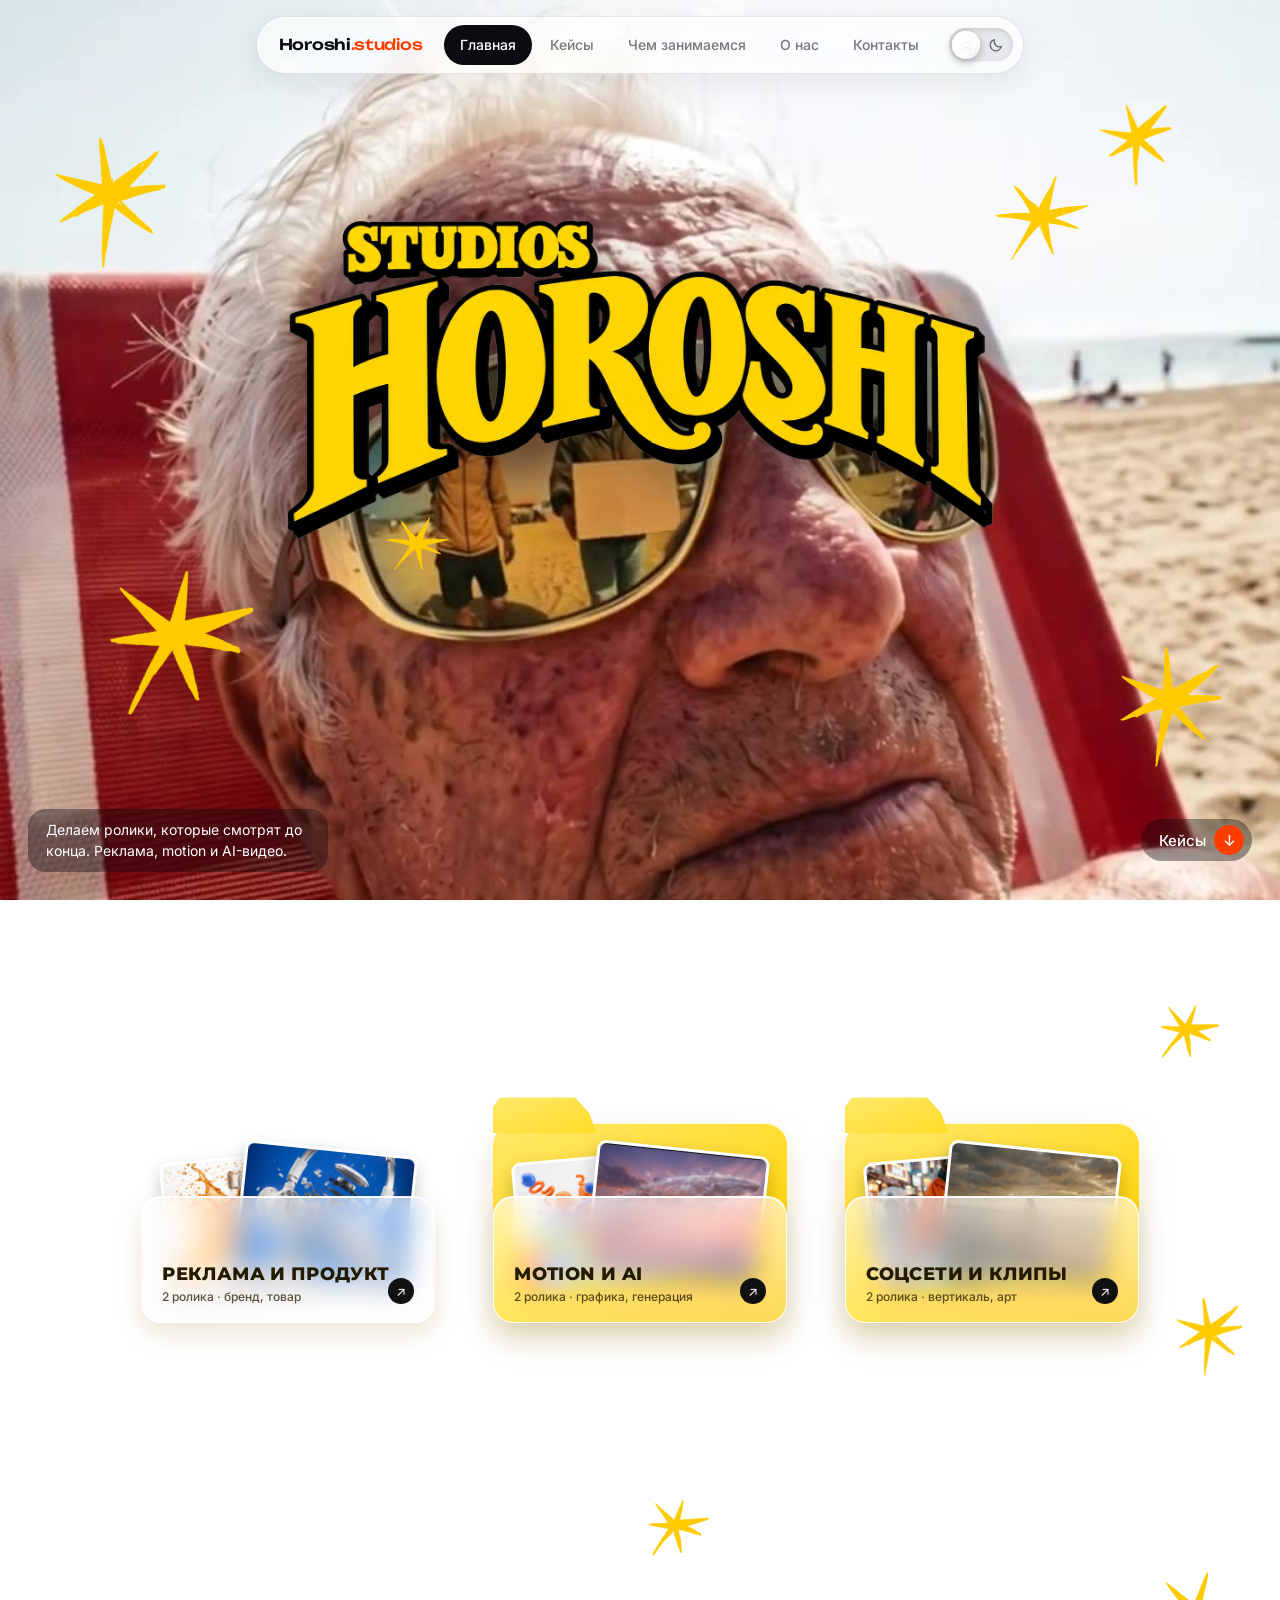
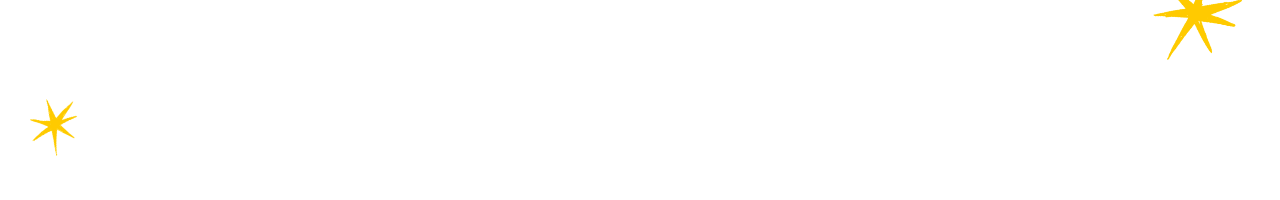
==== index.html @ 716de49d "Шрифты: Montserrat Black/ExtraBold вместо Playfair; тонкая обводка у крупных, обычные тёмные у мелки" ====
<!doctype html>
<html lang="ru" data-theme="light">
<head>
<meta charset="utf-8">
<meta name="viewport" content="width=device-width, initial-scale=1">
<title>Horoshi Studios — видеопродакшн</title>
<meta name="description" content="Horoshi Studios — студия, которая делает ролики: реклама, motion, AI-видео, монтаж. Посмотрите, что мы умеем.">
<meta name="theme-color" content="#ffffff">
<link rel="icon" href="data:image/svg+xml,%3Csvg xmlns='http://www.w3.org/2000/svg' viewBox='0 0 32 32'%3E%3Crect width='32' height='32' rx='9' fill='%23111'/%3E%3Ctext x='16' y='23' font-size='20' font-family='Arial' font-weight='700' text-anchor='middle' fill='white'%3EH%3C/text%3E%3C/svg%3E">
<link rel="preconnect" href="https://fonts.googleapis.com">
<link rel="preconnect" href="https://fonts.gstatic.com" crossorigin>
<link href="https://fonts.googleapis.com/css2?family=Inter:wght@400;500;600&family=Unbounded:wght@500;600&family=Montserrat:wght@800;900&display=swap" rel="stylesheet">
<link rel="stylesheet" href="styles.css">
<script>
  // тема до отрисовки, чтобы не мигало
  try {
    var t = localStorage.getItem('horoshi-theme');
    if (!t) t = 'light';
    document.documentElement.dataset.theme = t;
  } catch (e) {}
</script>
</head>
<body>

<!-- SVG-фильтр «жидкого стекла»: искажает фон за панелью (Chromium), в остальных браузерах — обычный blur -->
<svg width="0" height="0" style="position:absolute" aria-hidden="true">
  <filter id="liquid" x="0" y="0" width="100%" height="100%" color-interpolation-filters="sRGB">
    <feTurbulence type="fractalNoise" baseFrequency="0.012 0.02" numOctaves="2" seed="4" result="noise"/>
    <feGaussianBlur in="noise" stdDeviation="2" result="soft"/>
    <feDisplacementMap in="SourceGraphic" in2="soft" scale="38" xChannelSelector="R" yChannelSelector="G"/>
  </filter>
</svg>

<!-- ВЕРХНЕЕ МЕНЮ -->
<header class="nav-wrap">
  <nav class="nav glass" aria-label="Основное меню">
    <a class="nav-logo" href="#top" aria-label="Horoshi Studios — на главную">Horoshi<span>.studios</span></a>
    <ul class="nav-links">
      <li><a href="#top" class="active">Главная</a></li>
      <li><a href="#cases">Кейсы</a></li>
      <li><a href="#about">Чем занимаемся</a></li>
      <li><a href="#team">О нас</a></li>
      <li><a href="#contacts">Контакты</a></li>
    </ul>
    <button class="toggle" id="theme-toggle" role="switch" aria-checked="false" aria-label="Тёмная тема">
      <span class="toggle-track">
        <svg class="ic sun" viewBox="0 0 24 24" aria-hidden="true"><circle cx="12" cy="12" r="4.2"/><path d="M12 2.5v2.4M12 19.1v2.4M2.5 12h2.4M19.1 12h2.4M5.3 5.3l1.7 1.7M17 17l1.7 1.7M18.7 5.3 17 7M7 17l-1.7 1.7"/></svg>
        <svg class="ic moon" viewBox="0 0 24 24" aria-hidden="true"><path d="M20 14.5A8.5 8.5 0 0 1 9.5 4a8.5 8.5 0 1 0 10.5 10.5Z"/></svg>
        <span class="toggle-knob"></span>
      </span>
    </button>
  </nav>
</header>

<main id="top">

  <!-- ПЕРВАЯ СТРАНИЦА -->
  <section class="hero">
    <video class="hero-bg" src="media/bg-loop.mp4" poster="media/bg-poster.jpg" autoplay muted loop playsinline preload="auto" aria-hidden="true"></video>
    <img class="sticker back" src="media/stickers/star-a.webp" alt="" aria-hidden="true" width="360" height="360" style="--w:130px;--r:-14deg;left:3.5%;top:15%">
    <img class="sticker front" src="media/stickers/star-b.webp" alt="" aria-hidden="true" width="360" height="360" style="--w:96px;--r:16deg;right:15%;top:19%">
    <img class="sticker back" src="media/stickers/star-c.webp" alt="" aria-hidden="true" width="360" height="360" style="--w:160px;--r:9deg;left:7%;bottom:20%">
    <img class="sticker front" src="media/stickers/star-a.webp" alt="" aria-hidden="true" width="360" height="360" style="--w:120px;--r:-8deg;right:4%;bottom:15%">
    <img class="sticker front" src="media/stickers/star-b.webp" alt="" aria-hidden="true" width="360" height="360" style="--w:64px;--r:22deg;left:30%;top:57%">
    <img class="sticker back" src="media/stickers/star-c.webp" alt="" aria-hidden="true" width="360" height="360" style="--w:84px;--r:-20deg;right:8%;top:11%">
    <h1 class="logo"><img src="media/logo.webp" width="1600" height="740" alt="Horoshi Studios" fetchpriority="high"></h1>
    <div class="hero-foot">
      <p class="hero-lead">Делаем ролики, которые смотрят до конца. Реклама, motion и AI-видео.</p>
      <a class="scroll-link" href="#cases">Кейсы <i>↓</i></a>
    </div>
  </section>

  <!-- ВТОРАЯ СТРАНИЦА: всё остальное на одном экране -->
  <section class="page2" id="cases">
    <img class="sticker back" src="media/stickers/star-b.webp" alt="" aria-hidden="true" width="360" height="360" style="--w:84px;--r:-10deg;left:38%;top:26vh">
    <img class="sticker front" src="media/stickers/star-c.webp" alt="" aria-hidden="true" width="360" height="360" style="--w:64px;--r:20deg;right:5%;top:11vh">
    <img class="sticker front" src="media/stickers/star-a.webp" alt="" aria-hidden="true" width="360" height="360" style="--w:78px;--r:-14deg;right:2.5%;top:44vh">
    <img class="sticker back" src="media/stickers/star-c.webp" alt="" aria-hidden="true" width="360" height="360" style="--w:66px;--r:16deg;left:50%;top:66vh">
    <img class="sticker front" src="media/stickers/star-b.webp" alt="" aria-hidden="true" width="360" height="360" style="--w:58px;--r:-22deg;left:2%;bottom:5vh">
    <img class="sticker back" src="media/stickers/star-a.webp" alt="" aria-hidden="true" width="360" height="360" style="--w:96px;--r:12deg;right:3%;bottom:15vh">
    <div class="p2-in">
      <div class="p2-top">
        <header class="p2-head reveal"><p class="eyebrow">Кейсы</p><h2 class="t-l">Избранные работы</h2></header>
        <div class="folders">
      <article class="folder reveal" tabindex="0" role="button" aria-label="Открыть папку: Реклама и продукт" data-folder="Реклама и продукт">
        <div class="f-back"></div>
        <div class="f-sheets"><img class="sheet s1" src="media/posters/0.webp" alt="" loading="lazy"><img class="sheet s2" src="media/posters/4.webp" alt="" loading="lazy"></div>
        <div class="f-front"><h3>Реклама и продукт</h3><p>2 ролика · бренд, товар</p><i class="f-go" aria-hidden="true">↗</i></div>
        <ul class="f-items" hidden>
          <li data-src="media/videos/0.mp4" data-poster="media/posters/0.webp" data-title="Рекламный ролик" data-meta="Бренд · 30 сек"><p class="d">Пример рекламного ролика для парфюмерного бренда: стеклянный флакон на пьедестале, всплеск жидкости в замедленной съёмке, чистая студийная картинка. Берём на себя идею, раскадровку, генерацию кадров, монтаж, цветокоррекцию и звук.</p><ul class="tg"><li>Идея и сценарий</li><li>Генерация</li><li>Монтаж</li><li>Цвет и звук</li><li class="demo">Демо</li></ul></li>
          <li data-src="media/videos/4.mp4" data-poster="media/posters/4.webp" data-title="Промо продукта" data-meta="Продукт · 45 сек"><p class="d">Промо наушников: детали разлетаются в невесомости и собираются обратно. Показываем устройство и его преимущества так, как не снять на обычную камеру. Подходит для карточек маркетплейсов, лендингов и рекламы.</p><ul class="tg"><li>Продукт</li><li>3D</li><li>Промо</li><li class="demo">Демо</li></ul></li>
        </ul>
      </article>
      <article class="folder reveal" tabindex="0" role="button" aria-label="Открыть папку: Motion и AI" data-folder="Motion и AI">
        <div class="f-back"></div>
        <div class="f-sheets"><img class="sheet s1" src="media/posters/1.webp" alt="" loading="lazy"><img class="sheet s2" src="media/posters/2.webp" alt="" loading="lazy"></div>
        <div class="f-front"><h3>Motion и AI</h3><p>2 ролика · графика, генерация</p><i class="f-go" aria-hidden="true">↗</i></div>
        <ul class="f-items" hidden>
          <li data-src="media/videos/1.mp4" data-poster="media/posters/1.webp" data-title="Motion-графика" data-meta="Заставка · 15 сек"><p class="d">Заставка из глянцевых 3D-форм в фирменных цветах. Подходит для интро канала, презентации или рекламной вставки. Подгоняем под вашу айдентику: палитра, ритм, длительность и форматы выгрузки.</p><ul class="tg"><li>Motion</li><li>3D</li><li>Айдентика</li><li class="demo">Демо</li></ul></li>
          <li data-src="media/videos/2.mp4" data-poster="media/posters/2.webp" data-title="AI-видео" data-meta="Концепт · 20 сек"><p class="d">Концепт-ролик в генеративной графике: гигантский кит над розовой пустыней, кинематографичный свет и движение камеры. Собираем сцены, которые трудно или слишком дорого снять, без съёмочной группы и локаций.</p><ul class="tg"><li>AI-видео</li><li>Концепт</li><li>Визуальный стиль</li><li class="demo">Демо</li></ul></li>
        </ul>
      </article>
      <article class="folder reveal" tabindex="0" role="button" aria-label="Открыть папку: Соцсети и клипы" data-folder="Соцсети и клипы">
        <div class="f-back"></div>
        <div class="f-sheets"><img class="sheet s1" src="media/posters/3.webp" alt="" loading="lazy"><img class="sheet s2" src="media/posters/5.webp" alt="" loading="lazy"></div>
        <div class="f-front"><h3>Соцсети и клипы</h3><p>2 ролика · вертикаль, арт</p><i class="f-go" aria-hidden="true">↗</i></div>
        <ul class="f-items" hidden>
          <li data-src="media/videos/3.mp4" data-poster="media/posters/3.webp" data-title="Reels / Shorts" data-meta="Соцсети · вертикаль"><p class="d">Вертикальный ролик для Reels, Shorts и TikTok: дождливый неоновый город, живая камера, быстрый ритм. Делаем серии под вашу рубрику: сценарий, монтаж, субтитры, звук и нарезки под каждую площадку.</p><ul class="tg"><li>Reels</li><li>Shorts</li><li>TikTok</li><li>Субтитры</li><li class="demo">Демо</li></ul></li>
          <li data-src="media/videos/5.mp4" data-poster="media/posters/5.webp" data-title="Клип / атмосфера" data-meta="Арт · 1 мин"><p class="d">Атмосферный клип в стилистике плёнки семидесятых: пляж, золотой час, зерно и тёплые цвета. Для музыкантов и брендов, которым нужно настроение и образ, а не прямая реклама.</p><ul class="tg"><li>Клип</li><li>Стилизация</li><li>Цветокор</li><li class="demo">Демо</li></ul></li>
        </ul>
      </article>
        </div>
      </div>

      <div class="p2-mid">
        <section id="about" class="blk reveal">
          <h2 class="t-m">Чем занимаемся</h2>
          <ul class="svc">
            <li><h3>Рекламные ролики</h3><p>Идея, сценарий и монтаж под задачу бренда.</p></li>
            <li><h3>Motion-дизайн</h3><p>Графика, титры, заставки, айдентика в движении.</p></li>
            <li><h3>AI-видео</h3><p>Сцены и персонажи, которые трудно или дорого снять.</p></li>
            <li><h3>Монтаж и соцсети</h3><p>Reels, Shorts, TikTok: ритм, субтитры, звук.</p></li>
          </ul>
        </section>
        <section id="team" class="blk reveal">
          <h2 class="t-m">О нас</h2>
          <!-- h0, h1 — реальные фото команды; h2, h3 — заглушки. Подписать: должность и имя -->
          <ul class="heads">
            <li class="head" style="--rot:-3deg"><img src="media/team/h0.webp" alt="Участник команды" loading="lazy"><b>Должность</b><span>Имя Фамилия</span></li>
            <li class="head" style="--rot:2deg"><img src="media/team/h1.webp" alt="Участник команды" loading="lazy"><b>Должность</b><span>Имя Фамилия</span></li>
            <li class="head" style="--rot:-2deg"><img src="media/team/h2.webp" alt="Участник команды" loading="lazy"><b>Должность</b><span>Имя Фамилия</span></li>
            <li class="head" style="--rot:3deg"><img src="media/team/h3.webp" alt="Участник команды" loading="lazy"><b>Должность</b><span>Имя Фамилия</span></li>
          </ul>
        </section>
      </div>

      <footer id="contacts" class="p2-foot reveal">
        <h2 class="t-m">Давайте поговорим</h2>
        <div class="contact-links">
          <a class="mail" href="mailto:hello@horoshi.studios">hello@horoshi.studios</a>
          <a class="btn ghost" href="https://t.me/horoshi_studios" target="_blank" rel="noopener">Telegram ↗</a>
        </div>
        <p class="foot-note"><span>© <span id="year">2026</span> Horoshi Studios</span><span>Видео, которые работают</span></p>
      </footer>
    </div>
  </section>
</main>

<!-- ОКНО ПАПКИ: ролик, описание и переключатель кейсов -->
<div class="modal" id="modal" hidden>
  <div class="modal-box" role="dialog" aria-modal="true" aria-labelledby="modal-title">
    <button class="modal-close" id="modal-close" aria-label="Закрыть">×</button>
    <p class="modal-folder" id="modal-folder"></p>
    <h3 id="modal-title"></h3>
    <div class="modal-media" id="modal-media"></div>
    <div class="modal-info">
      <p class="modal-meta" id="modal-meta"></p>
      <p class="modal-desc" id="modal-desc"></p>
      <ul class="tags" id="modal-tags"></ul>
    </div>
    <ul class="thumbs" id="modal-thumbs"></ul>
  </div>
</div>

<script src="script.js"></script>
</body>
</html>
---- styles.css ----
:root {
  --bg: #ffffff;
  --fg: #0b0b10;
  --muted: rgba(11,11,16,.55);
  --line: rgba(11,11,16,.1);
  --glass-bg: rgba(255,255,255,.6);
  --glass-edge: rgba(255,255,255,.95);
  --glass-shadow: 0 8px 30px rgba(11,11,16,.08);
  --accent: #ff3d00;      /* основной акцент */
  --accent2: #2f5bff;     /* второй акцент */
  --accent3: #c6ff1a;     /* кислотный лайм */
  --radius: 22px;
  --font: 'Inter', system-ui, -apple-system, 'Segoe UI', sans-serif;
  --display: 'Unbounded', 'Inter', system-ui, sans-serif;
  --logo-font: 'Montserrat', 'Inter', system-ui, sans-serif;
  --logo-yellow: #ffd91a;
  --logo-shadow: 0.035em 0.000em 0 #000,0.030em 0.017em 0 #000,0.018em 0.030em 0 #000,0.000em 0.035em 0 #000,-0.017em 0.030em 0 #000,-0.030em 0.017em 0 #000,-0.035em 0.000em 0 #000,-0.030em -0.017em 0 #000,-0.018em -0.030em 0 #000,-0.000em -0.035em 0 #000,0.018em -0.030em 0 #000,0.030em -0.018em 0 #000,0.036em 0.040em 0 #000,0.046em 0.054em 0 #000,0.058em 0.070em 0 #000,0.069em 0.084em 0 #000,0.079em 0.100em 0 #000,0.090em 0.114em 0 #000,0.102em 0.130em 0 #000,0.112em 0.144em 0 #000,0.123em 0.160em 0 #000;
  --logo-shadow-m: 0.030em 0.000em 0 #000,0.026em 0.015em 0 #000,0.015em 0.026em 0 #000,0.000em 0.030em 0 #000,-0.015em 0.026em 0 #000,-0.026em 0.015em 0 #000,-0.030em 0.000em 0 #000,-0.026em -0.015em 0 #000,-0.015em -0.026em 0 #000,-0.000em -0.030em 0 #000,0.015em -0.026em 0 #000,0.026em -0.015em 0 #000,0.033em 0.037em 0 #000,0.045em 0.053em 0 #000,0.057em 0.069em 0 #000,0.069em 0.085em 0 #000;
  --logo-shadow-xs: 0.050em 0.000em 0 #000,0.043em 0.025em 0 #000,0.025em 0.043em 0 #000,0.000em 0.050em 0 #000,-0.025em 0.043em 0 #000,-0.043em 0.025em 0 #000,-0.050em 0.000em 0 #000,-0.043em -0.025em 0 #000,-0.025em -0.043em 0 #000,-0.000em -0.050em 0 #000,0.025em -0.043em 0 #000,0.043em -0.025em 0 #000,0.055em 0.061em 0 #000,0.075em 0.087em 0 #000,0.095em 0.113em 0 #000;
  --logo-shadow-s: 0.055em 0.000em 0 #000,0.048em 0.027em 0 #000,0.028em 0.048em 0 #000,0.000em 0.055em 0 #000,-0.027em 0.048em 0 #000,-0.048em 0.027em 0 #000,-0.055em 0.000em 0 #000,-0.048em -0.027em 0 #000,-0.028em -0.048em 0 #000,-0.000em -0.055em 0 #000,0.028em -0.048em 0 #000,0.048em -0.028em 0 #000,0.064em 0.069em 0 #000,0.088em 0.099em 0 #000,0.114em 0.129em 0 #000,0.139em 0.159em 0 #000;
}
:root[data-theme="dark"] {
  --bg: #0a0a0d;
  --fg: #f6f6f8;
  --muted: rgba(246,246,248,.58);
  --line: rgba(246,246,248,.14);
  --glass-bg: rgba(255,255,255,.07);
  --glass-edge: rgba(255,255,255,.22);
  --glass-shadow: 0 10px 40px rgba(0,0,0,.4);
}

*, *::before, *::after { box-sizing: border-box; }
html { scroll-behavior: smooth; scroll-padding-top: 90px; }
body {
  margin: 0; font-family: var(--font); color: var(--fg); background: var(--bg);
  line-height: 1.55; -webkit-font-smoothing: antialiased; overflow-x: hidden;
  transition: background .5s, color .5s;
}
a { color: inherit; text-decoration: none; }
main { overflow-x: clip; }
h1, h2, h3, p { margin: 0; }
:focus-visible { outline: 2px solid var(--accent2); outline-offset: 3px; }

/* ---------- liquid glass ---------- */
.glass {
  position: relative; isolation: isolate;
  background: var(--glass-bg);
  -webkit-backdrop-filter: blur(14px) saturate(170%);
          backdrop-filter: blur(14px) saturate(170%);
  box-shadow: var(--glass-shadow), inset 0 1px 0 var(--glass-edge), inset 0 0 22px rgba(255,255,255,.25);
  border: 1px solid var(--line);
}
.glass::before {
  content: ""; position: absolute; inset: 0; border-radius: inherit; pointer-events: none; z-index: -1;
  background: linear-gradient(135deg, rgba(255,255,255,.7), rgba(255,255,255,0) 35%, rgba(255,255,255,0) 65%, rgba(255,255,255,.4));
  -webkit-mask: linear-gradient(#000 0 0) content-box, linear-gradient(#000 0 0);
  -webkit-mask-composite: xor; mask-composite: exclude; padding: 1px;
}
/* настоящее «жидкое» искажение фона там, где поддерживается (Chromium) */
@supports (backdrop-filter: url(#liquid)) and (not (-webkit-hyphens: none)) {
  .nav.glass, .modal-box.glass {
    backdrop-filter: url(#liquid) blur(6px) saturate(170%);
  }
}

/* ---------- меню ---------- */
.nav-wrap { position: fixed; top: 16px; left: 0; right: 0; z-index: 50; display: flex; justify-content: center; padding: 0 12px; pointer-events: none; }
.nav { pointer-events: auto; display: flex; align-items: center; gap: 8px; padding: 8px 10px 8px 22px; border-radius: 999px; max-width: 100%; }
.nav-logo { font-family: var(--display); font-weight: 600; font-size: 15px; letter-spacing: -.02em; margin-right: 14px; white-space: nowrap; }
.nav-logo span { color: var(--accent); font-weight: 500; }
.nav-links { display: flex; gap: 2px; list-style: none; margin: 0; padding: 0; }
.nav-links a { display: block; padding: 9px 16px; border-radius: 999px; font-size: 14px; font-weight: 500; color: var(--muted); transition: color .25s, background .25s; white-space: nowrap; }
.nav-links a:hover { color: var(--fg); }
.nav-links a.active { color: var(--bg); background: var(--fg); }

/* ---------- переключатель темы ---------- */
.toggle { all: unset; cursor: pointer; margin-left: 6px; border-radius: 999px; }
.toggle:focus-visible { outline: 2px solid var(--accent2); outline-offset: 3px; }
.toggle-track {
  position: relative; display: block; width: 64px; height: 34px; border-radius: 999px;
  background: rgba(11,11,16,.08);
  box-shadow: inset 0 2px 5px rgba(11,11,16,.15), inset 0 -1px 0 rgba(255,255,255,.6);
  transition: background .4s;
}
:root[data-theme="dark"] .toggle-track { background: var(--accent2); box-shadow: inset 0 2px 5px rgba(0,0,0,.3); }
.toggle-knob {
  position: absolute; top: 3px; left: 3px; width: 28px; height: 28px; border-radius: 50%;
  background: radial-gradient(circle at 30% 25%, #fff, rgba(255,255,255,.85) 60%, rgba(228,228,236,.95));
  box-shadow: 0 3px 10px rgba(11,11,16,.3), inset 0 1px 1px #fff;
  transition: transform .45s cubic-bezier(.34,1.56,.64,1), width .2s;
}
:root[data-theme="dark"] .toggle-knob { transform: translateX(30px); }
.toggle:active .toggle-knob { width: 34px; }
:root[data-theme="dark"] .toggle:active .toggle-knob { transform: translateX(24px); }
.toggle .ic { position: absolute; top: 9px; width: 16px; height: 16px; fill: none; stroke: var(--fg); stroke-width: 1.8; stroke-linecap: round; opacity: .6; }
.toggle .sun { left: 9px; } .toggle .moon { right: 9px; }
:root[data-theme="dark"] .toggle .ic { stroke: #fff; }

/* ---------- первая страница ---------- */
.hero { min-height: 100svh; display: flex; flex-direction: column; align-items: center; justify-content: center; text-align: center; padding: 110px 20px 90px; position: relative; overflow: hidden; isolation: isolate; background: #111; }
.hero-bg { position: absolute; inset: 0; width: 100%; height: 100%; object-fit: cover; z-index: -1; }

/* логотип (сгенерирован в Higgsfield, прозрачный фон) */
.logo { margin: 0; width: min(64vw, 720px); transform: translateY(-9vh); }
.logo img { display: block; width: 100%; height: auto; transform-origin: 50% 70%;
  animation: lgIn 1.3s cubic-bezier(.2,1.4,.3,1) .15s both; filter: drop-shadow(0 14px 26px rgba(0,0,0,.35)); }
.logo:hover img { animation: lgWobble .7s ease; }
@keyframes lgIn { from { opacity: 0; transform: scale(.6) rotate(-5deg); filter: blur(16px); } to { opacity: 1; transform: none; } }
@keyframes lgWobble { 35% { transform: rotate(-1.8deg) scale(1.025); } 70% { transform: rotate(1.2deg) scale(1.01); } }
:root[data-theme="dark"] .logo img { filter: drop-shadow(0 0 34px rgba(255,200,0,.28)); }

@keyframes fadeUp { from { opacity: 0; transform: translateY(10px); } to { opacity: 1; transform: none; } }

.hero-foot { position: absolute; left: 0; right: 0; bottom: 28px; padding: 0 28px; display: flex; justify-content: space-between; align-items: center; gap: 16px; opacity: 0; animation: fadeUp 1s ease 1.6s forwards; }
.hero-lead { color: #fff; font-size: 14px; text-align: left; max-width: 300px; padding: 10px 18px; border-radius: 18px; background: rgba(10,10,14,.38); -webkit-backdrop-filter: blur(12px); backdrop-filter: blur(12px); }
.scroll-link { color: #fff; font-weight: 500; font-size: 15px; padding: 6px 8px 6px 18px; border-radius: 999px; background: rgba(10,10,14,.38); -webkit-backdrop-filter: blur(12px); backdrop-filter: blur(12px); display: inline-flex; gap: 8px; align-items: center; }
.scroll-link i { font-style: normal; display: inline-grid; place-items: center; width: 30px; height: 30px; border-radius: 50%; background: var(--accent); color: #fff; animation: bob 1.8s ease-in-out infinite; }
@keyframes bob { 50% { transform: translateY(4px); } }

.btn { display: inline-flex; align-items: center; padding: 14px 26px; border-radius: 999px; font-weight: 500; font-size: 15px; transition: transform .25s, background .25s, color .25s, border-color .25s; }
.btn:hover { transform: translateY(-2px); }
.btn.ghost { border: 1px solid var(--fg); color: var(--fg); }
.btn.ghost:hover { background: var(--fg); color: var(--bg); }

/* ---------- заголовки: Montserrat Black. Крупные: жёлтый с чёрным контуром; мелкие: обычный тёмный жирный ---------- */
.t-l, .t-m, .modal-box h3 {
  margin: 0; font-family: var(--logo-font); font-weight: 900; text-transform: uppercase; line-height: 1.1;
  color: var(--logo-yellow); text-shadow: var(--logo-shadow-m); text-wrap: balance;
}
.t-l { font-size: clamp(24px, 4.6vh, 44px); letter-spacing: .02em; }
.t-m { font-size: clamp(18px, 3vh, 28px); letter-spacing: .02em; }
.svc h3, .folder h3, .head b { margin: 0; font-family: var(--logo-font); font-weight: 800; text-transform: uppercase; letter-spacing: .02em; line-height: 1.2; text-shadow: none; color: var(--fg); }
.eyebrow { font-size: 12px; font-weight: 600; letter-spacing: .14em; text-transform: uppercase; color: var(--muted); margin: 0 0 6px; }

/* ---------- вторая страница: всё на одном экране, много воздуха ---------- */
.page2 { position: relative; isolation: isolate; min-height: 100svh; background: var(--bg); }
.p2-in { position: relative; max-width: 1280px; margin: 0 auto; min-height: 100svh; display: flex; flex-direction: column; justify-content: space-between; gap: clamp(14px, 3.2vh, 40px);
  padding: clamp(80px, 11vh, 112px) clamp(20px, 5vw, 72px) clamp(16px, 3vh, 30px); }
.p2-head { margin-bottom: clamp(14px, 3vh, 30px); text-align: center; }

/* стеклянные папки */
.folders { display: grid; grid-template-columns: repeat(3, auto); justify-content: center; gap: clamp(18px, 4.5vw, 72px); }
.folder { --fw: min(23vw, 27vh * 1.3, 320px); position: relative; width: var(--fw); aspect-ratio: 1.3; cursor: pointer; -webkit-tap-highlight-color: transparent; outline-offset: 8px; }
.f-back { position: absolute; inset: 12% 0 0 0; border-radius: 22px; background: linear-gradient(160deg, #ffe86a, #ffd91a 55%, #f2c200);
  box-shadow: 0 16px 34px rgba(150,110,0,.2), inset 0 1px 0 rgba(255,255,255,.8); }
.f-back::before { content: ""; position: absolute; left: 0; top: -13%; width: 40%; height: 18%; background: linear-gradient(160deg, #ffe86a, #ffdb22);
  clip-path: polygon(0 100%, 0 26%, 6% 0, 70% 0, 82% 44%, 88% 100%); border-radius: 12px 0 0 0; }
.f-sheets { position: absolute; left: 8%; right: 8%; top: 17%; bottom: 26%; pointer-events: none; }
.sheet { position: absolute; top: 0; width: 70%; height: 100%; object-fit: cover; border-radius: 9px; border: 3px solid #fff; box-shadow: 0 8px 18px rgba(0,0,0,.22);
  transition: transform .6s cubic-bezier(.2,.9,.3,1.2); will-change: transform; }
.sheet.s1 { left: 0; transform: translateY(16%) rotate(-5deg); }
.sheet.s2 { right: 0; transform: translateY(10%) rotate(6deg); }
.f-front { position: absolute; left: 0; right: 0; bottom: 0; height: 56%; padding: 4% 7% 5%; display: flex; flex-direction: column; justify-content: flex-end; gap: 3px; border-radius: 20px; color: #231b00;
  background: linear-gradient(180deg, rgba(255,255,255,.62), rgba(255,255,255,.34));
  -webkit-backdrop-filter: blur(14px) saturate(160%); backdrop-filter: blur(14px) saturate(160%);
  border: 1px solid rgba(255,255,255,.9); box-shadow: inset 0 1px 0 #fff, 0 10px 26px rgba(150,110,0,.18);
  transform-origin: 50% 100%; transition: transform .55s cubic-bezier(.2,.9,.3,1.1); }
.folder h3 { font-size: clamp(13px, 2.1vh, 18px); color: #231b00; }
.f-front p { font-size: 12px; font-weight: 500; opacity: .75; }
.f-go { position: absolute; right: 7%; bottom: 14%; width: 26px; height: 26px; border-radius: 50%; display: grid; place-items: center; font-style: normal; font-size: 13px; background: #111; color: #fff; transition: transform .4s; }
.folder:hover .sheet.s1, .folder:focus-visible .sheet.s1 { transform: translateY(-20%) rotate(-9deg); }
.folder:hover .sheet.s2, .folder:focus-visible .sheet.s2 { transform: translateY(-30%) rotate(10deg); }
.folder:hover .f-front, .folder:focus-visible .f-front { transform: perspective(700px) rotateX(-17deg); }
.folder:hover .f-go { transform: rotate(45deg) scale(1.1); }
.folder.reveal.in:hover { transform: none; }

/* чем занимаемся / о нас */
.p2-mid { display: grid; grid-template-columns: 1.05fr .95fr; gap: clamp(28px, 6vw, 96px); align-items: start; }
.svc { list-style: none; margin: clamp(10px, 2vh, 18px) 0 0; padding: 0; display: grid; grid-template-columns: 1fr 1fr; gap: clamp(12px, 2.4vh, 22px) 28px; }
.svc li { display: grid; gap: 4px; align-content: start; }
.svc h3 { font-size: clamp(12px, 1.9vh, 15px); }
.svc p { font-size: 13px; line-height: 1.45; color: var(--muted); }
.heads { list-style: none; margin: clamp(10px, 2vh, 18px) 0 0; padding: 0; display: flex; gap: clamp(8px, 1.6vw, 24px); align-items: flex-end; }
.head { flex: 1; min-width: 0; display: grid; justify-items: center; gap: 2px; text-align: center; }
.head img { display: block; height: clamp(78px, 15vh, 150px); width: auto; max-width: 100%; object-fit: contain; transform: rotate(var(--rot, 0deg));
  filter: drop-shadow(0 8px 12px rgba(11,11,16,.2)); transition: transform .5s cubic-bezier(.34,1.56,.64,1); }
.head:hover img { transform: rotate(calc(var(--rot) * -1)) scale(1.06) translateY(-5px); }
.head b { margin-top: 8px; font-size: clamp(9px, 1.35vh, 11px); }
.head span { font-size: 11px; color: var(--muted); }

/* контакты */
.p2-foot { display: flex; flex-wrap: wrap; align-items: center; justify-content: space-between; gap: 10px 28px; padding-top: clamp(12px, 2.4vh, 22px); border-top: 1px solid var(--line); }
.contact-links { display: flex; flex-wrap: wrap; gap: 14px; align-items: center; }
.mail { font-family: var(--display); font-weight: 500; font-size: clamp(14px, 2.3vh, 20px); letter-spacing: -.02em; border-bottom: 2px solid var(--accent); padding-bottom: 2px; transition: color .25s; }
.mail:hover { color: var(--accent); }
.btn { padding: 9px 18px; font-size: 13px; }
.foot-note { width: 100%; margin: 0; display: flex; justify-content: space-between; gap: 8px; font-size: 11px; color: var(--muted); }

/* теги */
.tags { list-style: none; margin: 2px 0 0; padding: 0; display: flex; flex-wrap: wrap; gap: 6px; }
.tags li { font-size: 12px; font-weight: 500; padding: 5px 11px; border-radius: 999px; border: 1px solid var(--line); color: var(--muted); }
.tags li.demo { border-color: var(--logo-yellow); color: var(--fg); background: color-mix(in srgb, var(--logo-yellow) 35%, transparent); }

/* ---------- окно папки ---------- */
.modal { position: fixed; inset: 0; z-index: 100; display: grid; place-items: center; padding: 16px; background: rgba(11,11,16,.5); -webkit-backdrop-filter: blur(6px); backdrop-filter: blur(6px); animation: fade .3s; }
.modal[hidden] { display: none; }
@keyframes fade { from { opacity: 0; } }
.modal-box { position: relative; width: min(820px, 100%); max-height: calc(100svh - 32px); overflow: auto; padding: 22px 22px 18px; border-radius: 26px; background: var(--bg); animation: pop2 .4s cubic-bezier(.2,.8,.2,1); }
@keyframes pop2 { from { transform: scale(.94) translateY(12px); opacity: 0; } }
.modal-folder { margin: 0 44px 4px 4px; font-size: 12px; font-weight: 600; letter-spacing: .12em; text-transform: uppercase; color: var(--muted); }
.modal-box h3 { font-size: clamp(18px, 3vw, 28px); margin: 0 44px 14px 4px; letter-spacing: .02em; }
.modal-close { position: absolute; top: 14px; right: 16px; width: 36px; height: 36px; border-radius: 50%; border: 0; background: var(--line); color: var(--fg); font-size: 22px; cursor: pointer; }
.modal-media { aspect-ratio: 16/9; max-height: 46svh; width: 100%; border-radius: 16px; overflow: hidden; display: grid; place-items: center; background: #000; color: #fff; text-align: center; }
.modal-media video { width: 100%; height: 100%; display: block; object-fit: contain; }
.modal-info { padding: 12px 4px 0; display: grid; gap: 8px; }
.modal-meta { margin: 0; font-size: 13px; color: var(--muted); }
.modal-desc { margin: 0; font-size: 14px; line-height: 1.55; color: var(--fg); opacity: .82; max-width: 68ch; }
.thumbs { list-style: none; margin: 14px 0 0; padding: 12px 0 0; border-top: 1px solid var(--line); display: flex; gap: 10px; }
.thumbs button { all: unset; cursor: pointer; display: flex; align-items: center; gap: 10px; padding: 6px 14px 6px 6px; border-radius: 14px; border: 1px solid var(--line); transition: border-color .25s, background .25s; }
.thumbs button:focus-visible { outline: 2px solid var(--accent2); }
.thumbs img { width: 56px; height: 40px; object-fit: cover; border-radius: 9px; }
.thumbs span { font-size: 13px; font-weight: 500; }
.thumbs button[aria-current="true"] { border-color: var(--fg); background: var(--glass-bg); }

/* появление при прокрутке */
.reveal { opacity: 0; transform: translateY(24px); transition: opacity .8s ease, transform .8s cubic-bezier(.2,.8,.2,1); }
.reveal.in { opacity: 1; transform: none; }

/* ---------- мобильные: второй экран просто становится длиннее ---------- */
@media (max-width: 860px) {
  .p2-in { min-height: 0; gap: 36px; }
  .folders { grid-template-columns: 1fr; justify-items: center; row-gap: 26px; }
  .folder { --fw: min(78vw, 340px); }
  .p2-mid { grid-template-columns: 1fr; gap: 32px; }
  .heads { flex-wrap: wrap; }
  .head { flex: 1 1 40%; }
  .head img { height: 120px; }
}
@media (max-width: 720px) {
  .nav-wrap { top: 10px; }
  .nav { padding: 6px 8px; gap: 2px; }
  .nav-logo { display: none; }
  .nav-links a { padding: 8px 10px; font-size: 13px; }
  .toggle-track { width: 54px; height: 30px; }
  .toggle-knob { width: 24px; height: 24px; }
  :root[data-theme="dark"] .toggle-knob { transform: translateX(24px); }
  .toggle .ic { top: 7px; width: 14px; height: 14px; }
  .hero-foot { padding: 0 16px; }
  .logo { width: 84vw; transform: translateY(-6vh); }
  .svc { grid-template-columns: 1fr; }
  .thumbs { flex-direction: column; }
  .sticker { width: calc(var(--w) * .7); }
}
@media (max-width: 480px) { .nav-links a { padding: 8px 7px; font-size: 12px; } }
@media (max-width: 400px) { .nav-links li:first-child { display: none; } }
@media (prefers-reduced-motion: reduce) {
  *, *::before, *::after { animation-duration: .01ms !important; animation-delay: 0s !important; transition-duration: .01ms !important; }
  html { scroll-behavior: auto; }
  .sticker { display: none; }
}

/* ---------- стикеры: нарисованные от руки звёзды ---------- */
.sticker { position: absolute; width: var(--w, 120px); height: auto; aspect-ratio: 1; pointer-events: none; user-select: none;
  transform: rotate(var(--r, 0deg)); opacity: 0; z-index: 3; }
.sticker.back { z-index: 1; }
.page2 .sticker.back { z-index: -1; }
.sticker.front { z-index: 3; }
.hero .logo { position: relative; z-index: 2; }
/* линии звезды сами «кипят» покадрово (14 кадров, 70 мс, как в оригинале);
   при появлении стикер выскакивает рывками, как в stop-motion */
.sticker.in { opacity: 1; animation: pop .5s steps(1, end) var(--delay, 0s) both; }
@keyframes pop {
  0%   { opacity: 0; transform: rotate(calc(var(--r) - 25deg)) scale(.2); }
  20%  { opacity: 1; transform: rotate(calc(var(--r) + 12deg)) scale(1.28); }
  45%  { transform: rotate(calc(var(--r) - 6deg)) scale(.86); }
  70%  { transform: rotate(calc(var(--r) + 3deg)) scale(1.07); }
  100% { transform: rotate(var(--r)) scale(1); }
}
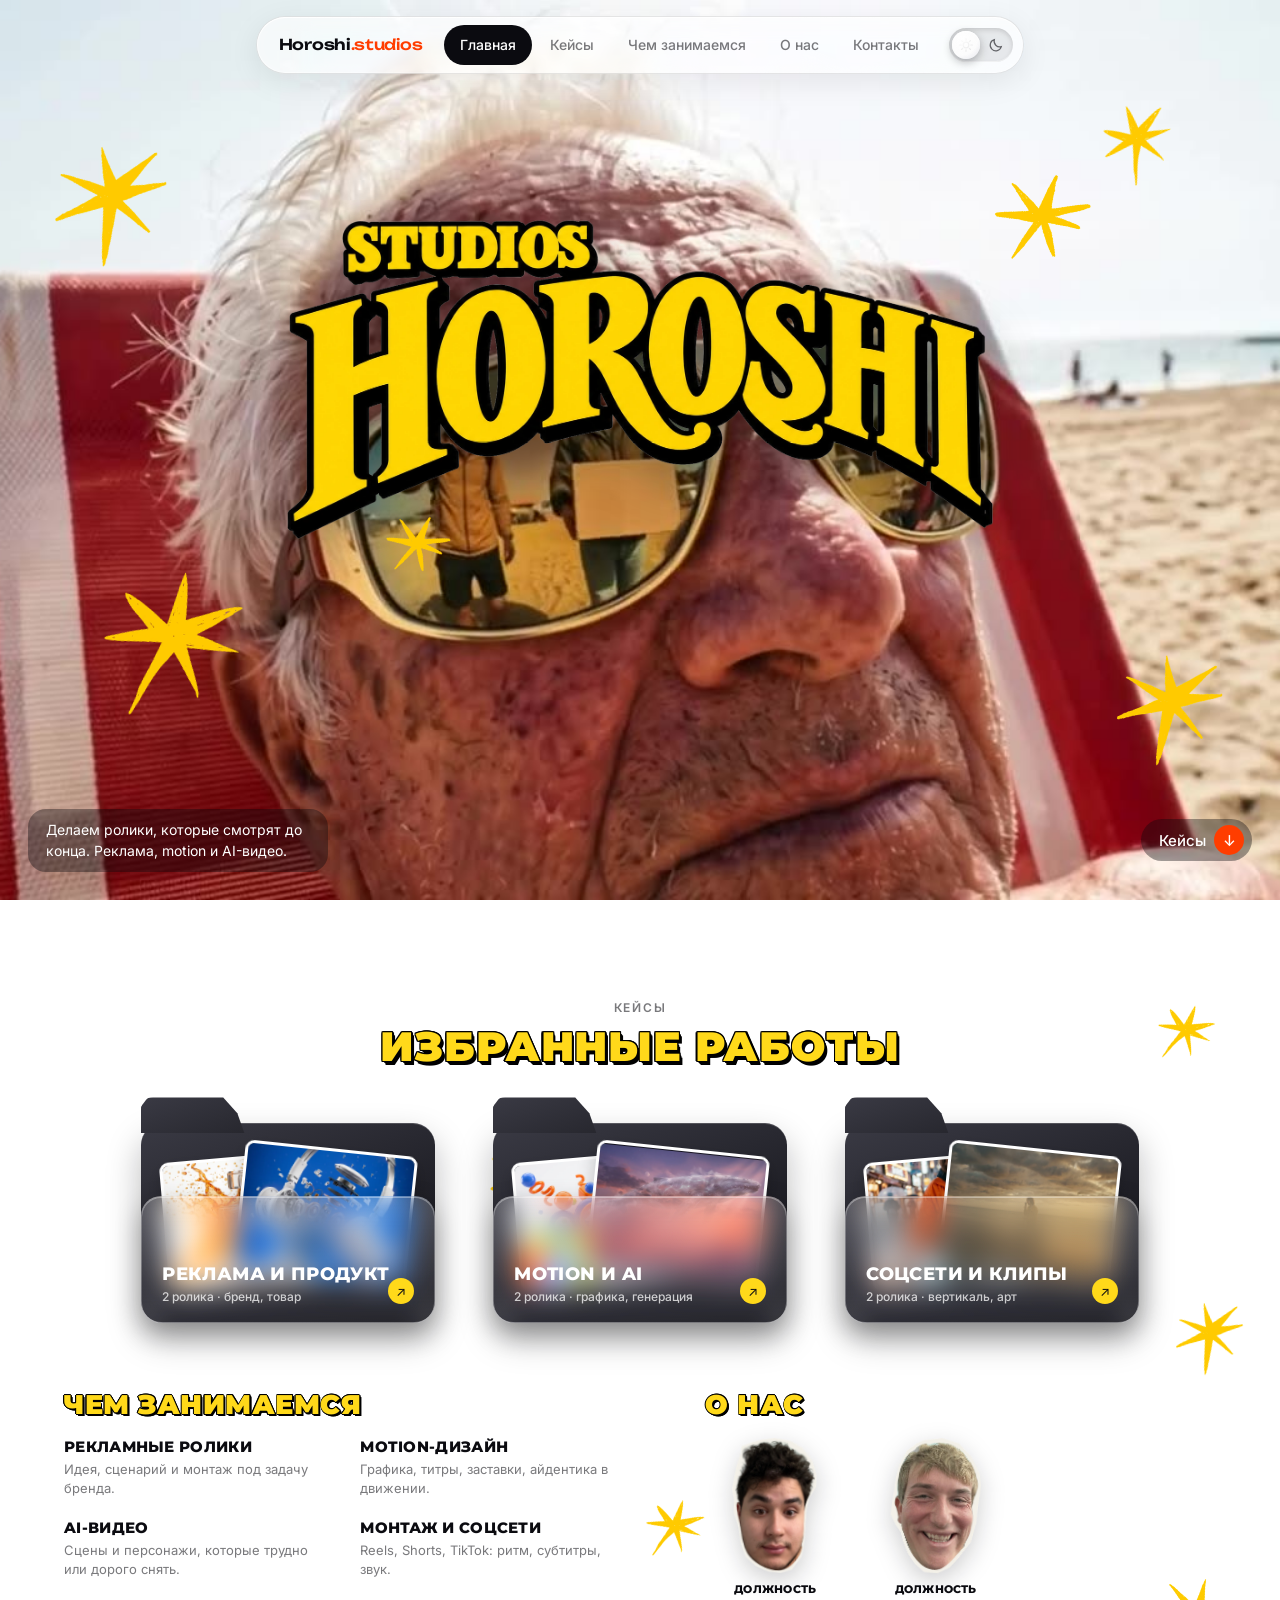
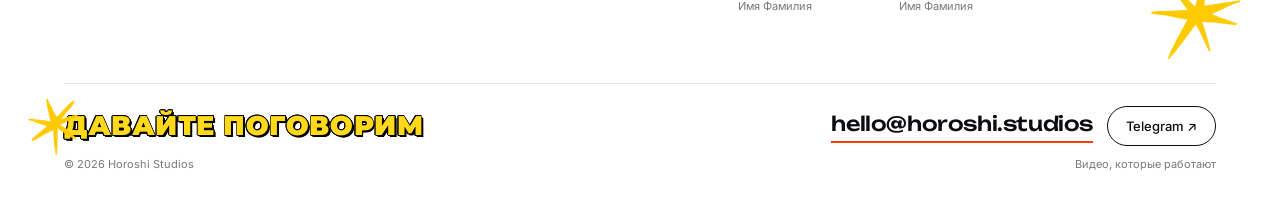
==== commit aee15eb3: "Тёмные папки, в «О нас» остались два участника Co-Authored-By: Claude Sonnet 5.5 <noreply@anthropic." ====
--- a/index.html
+++ b/index.html
@@ -124,12 +124,10 @@
         </section>
         <section id="team" class="blk reveal">
           <h2 class="t-m">О нас</h2>
-          <!-- h0, h1 — реальные фото команды; h2, h3 — заглушки. Подписать: должность и имя -->
+          <!-- реальные фото команды. Подписать: должность и имя -->
           <ul class="heads">
             <li class="head" style="--rot:-3deg"><img src="media/team/h0.webp" alt="Участник команды" loading="lazy"><b>Должность</b><span>Имя Фамилия</span></li>
             <li class="head" style="--rot:2deg"><img src="media/team/h1.webp" alt="Участник команды" loading="lazy"><b>Должность</b><span>Имя Фамилия</span></li>
-            <li class="head" style="--rot:-2deg"><img src="media/team/h2.webp" alt="Участник команды" loading="lazy"><b>Должность</b><span>Имя Фамилия</span></li>
-            <li class="head" style="--rot:3deg"><img src="media/team/h3.webp" alt="Участник команды" loading="lazy"><b>Должность</b><span>Имя Фамилия</span></li>
           </ul>
         </section>
       </div>
--- a/styles.css
+++ b/styles.css
@@ -141,23 +141,23 @@
 /* стеклянные папки */
 .folders { display: grid; grid-template-columns: repeat(3, auto); justify-content: center; gap: clamp(18px, 4.5vw, 72px); }
 .folder { --fw: min(23vw, 27vh * 1.3, 320px); position: relative; width: var(--fw); aspect-ratio: 1.3; cursor: pointer; -webkit-tap-highlight-color: transparent; outline-offset: 8px; }
-.f-back { position: absolute; inset: 12% 0 0 0; border-radius: 22px; background: linear-gradient(160deg, #ffe86a, #ffd91a 55%, #f2c200);
-  box-shadow: 0 16px 34px rgba(150,110,0,.2), inset 0 1px 0 rgba(255,255,255,.8); }
-.f-back::before { content: ""; position: absolute; left: 0; top: -13%; width: 40%; height: 18%; background: linear-gradient(160deg, #ffe86a, #ffdb22);
+.f-back { position: absolute; inset: 12% 0 0 0; border-radius: 22px; background: linear-gradient(160deg, #3a3a44, #202027 55%, #15151a);
+  box-shadow: 0 16px 34px rgba(11,11,16,.28), inset 0 1px 0 rgba(255,255,255,.18); }
+.f-back::before { content: ""; position: absolute; left: 0; top: -13%; width: 40%; height: 18%; background: linear-gradient(160deg, #3a3a44, #26262d);
   clip-path: polygon(0 100%, 0 26%, 6% 0, 70% 0, 82% 44%, 88% 100%); border-radius: 12px 0 0 0; }
 .f-sheets { position: absolute; left: 8%; right: 8%; top: 17%; bottom: 26%; pointer-events: none; }
 .sheet { position: absolute; top: 0; width: 70%; height: 100%; object-fit: cover; border-radius: 9px; border: 3px solid #fff; box-shadow: 0 8px 18px rgba(0,0,0,.22);
   transition: transform .6s cubic-bezier(.2,.9,.3,1.2); will-change: transform; }
 .sheet.s1 { left: 0; transform: translateY(16%) rotate(-5deg); }
 .sheet.s2 { right: 0; transform: translateY(10%) rotate(6deg); }
-.f-front { position: absolute; left: 0; right: 0; bottom: 0; height: 56%; padding: 4% 7% 5%; display: flex; flex-direction: column; justify-content: flex-end; gap: 3px; border-radius: 20px; color: #231b00;
-  background: linear-gradient(180deg, rgba(255,255,255,.62), rgba(255,255,255,.34));
+.f-front { position: absolute; left: 0; right: 0; bottom: 0; height: 56%; padding: 4% 7% 5%; display: flex; flex-direction: column; justify-content: flex-end; gap: 3px; border-radius: 20px; color: #fff;
+  background: linear-gradient(180deg, rgba(255,255,255,.2), rgba(255,255,255,.07));
   -webkit-backdrop-filter: blur(14px) saturate(160%); backdrop-filter: blur(14px) saturate(160%);
-  border: 1px solid rgba(255,255,255,.9); box-shadow: inset 0 1px 0 #fff, 0 10px 26px rgba(150,110,0,.18);
+  border: 1px solid rgba(255,255,255,.28); box-shadow: inset 0 1px 0 rgba(255,255,255,.35), 0 10px 26px rgba(0,0,0,.3);
   transform-origin: 50% 100%; transition: transform .55s cubic-bezier(.2,.9,.3,1.1); }
-.folder h3 { font-size: clamp(13px, 2.1vh, 18px); color: #231b00; }
+.folder h3 { font-size: clamp(13px, 2.1vh, 18px); color: #fff; }
 .f-front p { font-size: 12px; font-weight: 500; opacity: .75; }
-.f-go { position: absolute; right: 7%; bottom: 14%; width: 26px; height: 26px; border-radius: 50%; display: grid; place-items: center; font-style: normal; font-size: 13px; background: #111; color: #fff; transition: transform .4s; }
+.f-go { position: absolute;  right: 7%; bottom: 14%; width: 26px; height: 26px; border-radius: 50%; display: grid; place-items: center; font-style: normal; font-size: 13px; background: var(--logo-yellow); color: #111; transition: transform .4s; }
 .folder:hover .sheet.s1, .folder:focus-visible .sheet.s1 { transform: translateY(-20%) rotate(-9deg); }
 .folder:hover .sheet.s2, .folder:focus-visible .sheet.s2 { transform: translateY(-30%) rotate(10deg); }
 .folder:hover .f-front, .folder:focus-visible .f-front { transform: perspective(700px) rotateX(-17deg); }
@@ -170,8 +170,8 @@
 .svc li { display: grid; gap: 4px; align-content: start; }
 .svc h3 { font-size: clamp(12px, 1.9vh, 15px); }
 .svc p { font-size: 13px; line-height: 1.45; color: var(--muted); }
-.heads { list-style: none; margin: clamp(10px, 2vh, 18px) 0 0; padding: 0; display: flex; gap: clamp(8px, 1.6vw, 24px); align-items: flex-end; }
-.head { flex: 1; min-width: 0; display: grid; justify-items: center; gap: 2px; text-align: center; }
+.heads { justify-content: flex-start; list-style: none; margin: clamp(10px, 2vh, 18px) 0 0; padding: 0; display: flex; gap: clamp(8px, 1.6vw, 24px); align-items: flex-end; }
+.head { flex: 0 1 140px; min-width: 0; display: grid; justify-items: center; gap: 2px; text-align: center; }
 .head img { display: block; height: clamp(78px, 15vh, 150px); width: auto; max-width: 100%; object-fit: contain; transform: rotate(var(--rot, 0deg));
   filter: drop-shadow(0 8px 12px rgba(11,11,16,.2)); transition: transform .5s cubic-bezier(.34,1.56,.64,1); }
 .head:hover img { transform: rotate(calc(var(--rot) * -1)) scale(1.06) translateY(-5px); }
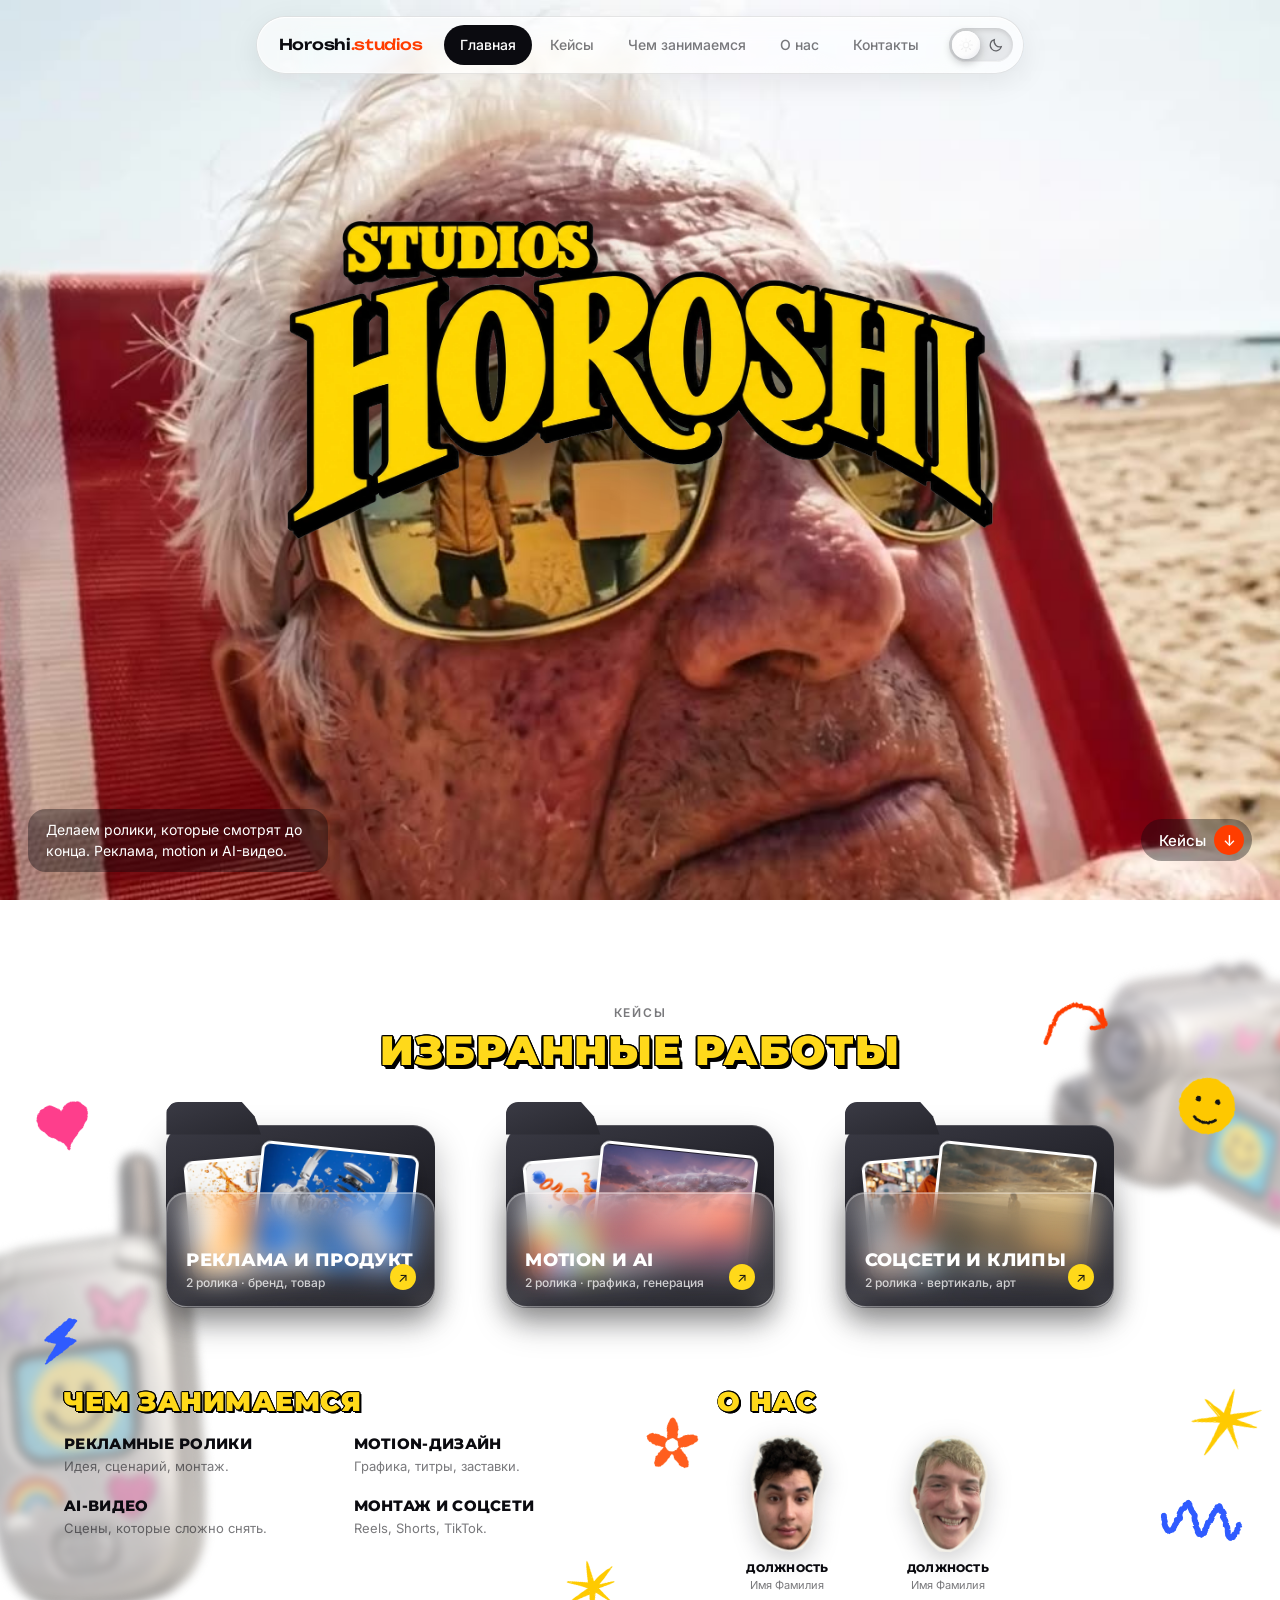
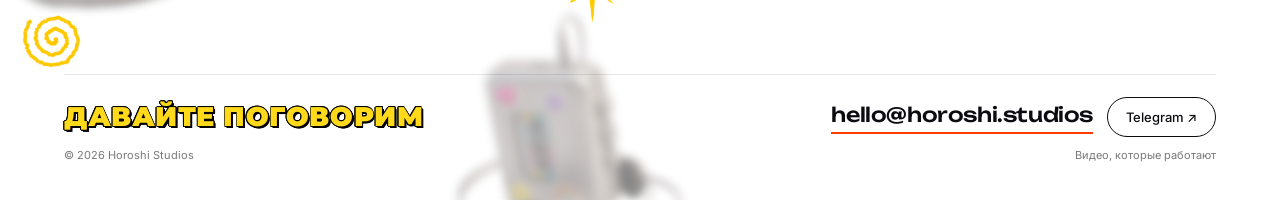
==== commit e23d013e: "Новые рисованные стикеры, ретро-предметы (размытые и выскакивающие), без звёзд на первом экране, бол" ====
--- a/index.html
+++ b/index.html
@@ -57,12 +57,6 @@
   <!-- ПЕРВАЯ СТРАНИЦА -->
   <section class="hero">
     <video class="hero-bg" src="media/bg-loop.mp4" poster="media/bg-poster.jpg" autoplay muted loop playsinline preload="auto" aria-hidden="true"></video>
-    <img class="sticker back" src="media/stickers/star-a.webp" alt="" aria-hidden="true" width="360" height="360" style="--w:130px;--r:-14deg;left:3.5%;top:15%">
-    <img class="sticker front" src="media/stickers/star-b.webp" alt="" aria-hidden="true" width="360" height="360" style="--w:96px;--r:16deg;right:15%;top:19%">
-    <img class="sticker back" src="media/stickers/star-c.webp" alt="" aria-hidden="true" width="360" height="360" style="--w:160px;--r:9deg;left:7%;bottom:20%">
-    <img class="sticker front" src="media/stickers/star-a.webp" alt="" aria-hidden="true" width="360" height="360" style="--w:120px;--r:-8deg;right:4%;bottom:15%">
-    <img class="sticker front" src="media/stickers/star-b.webp" alt="" aria-hidden="true" width="360" height="360" style="--w:64px;--r:22deg;left:30%;top:57%">
-    <img class="sticker back" src="media/stickers/star-c.webp" alt="" aria-hidden="true" width="360" height="360" style="--w:84px;--r:-20deg;right:8%;top:11%">
     <h1 class="logo"><img src="media/logo.webp" width="1600" height="740" alt="Horoshi Studios" fetchpriority="high"></h1>
     <div class="hero-foot">
       <p class="hero-lead">Делаем ролики, которые смотрят до конца. Реклама, motion и AI-видео.</p>
@@ -72,12 +66,23 @@
 
   <!-- ВТОРАЯ СТРАНИЦА: всё остальное на одном экране -->
   <section class="page2" id="cases">
-    <img class="sticker back" src="media/stickers/star-b.webp" alt="" aria-hidden="true" width="360" height="360" style="--w:84px;--r:-10deg;left:38%;top:26vh">
-    <img class="sticker front" src="media/stickers/star-c.webp" alt="" aria-hidden="true" width="360" height="360" style="--w:64px;--r:20deg;right:5%;top:11vh">
-    <img class="sticker front" src="media/stickers/star-a.webp" alt="" aria-hidden="true" width="360" height="360" style="--w:78px;--r:-14deg;right:2.5%;top:44vh">
-    <img class="sticker back" src="media/stickers/star-c.webp" alt="" aria-hidden="true" width="360" height="360" style="--w:66px;--r:16deg;left:50%;top:66vh">
-    <img class="sticker front" src="media/stickers/star-b.webp" alt="" aria-hidden="true" width="360" height="360" style="--w:58px;--r:-22deg;left:2%;bottom:5vh">
-    <img class="sticker back" src="media/stickers/star-a.webp" alt="" aria-hidden="true" width="360" height="360" style="--w:96px;--r:12deg;right:3%;bottom:15vh">
+    <img class="obj bg" src="media/objects/phone.webp" alt="" aria-hidden="true" width="433" height="760" style="--w:250px;--r:-14deg;left:-3%;top:30vh">
+    <img class="obj bg" src="media/objects/camcorder.webp" alt="" aria-hidden="true" width="520" height="488" style="--w:270px;--r:12deg;right:-4%;top:6vh">
+    <img class="obj bg" src="media/objects/walkman.webp" alt="" aria-hidden="true" width="520" height="558" style="--w:220px;--r:-10deg;left:35%;bottom:-6vh">
+    <img class="obj pop" src="media/objects/glasses.webp" alt="" aria-hidden="true" width="520" height="274" style="--w:150px;--r:-8deg;left:6%;top:12vh">
+    <img class="obj pop" src="media/objects/camera.webp" alt="" aria-hidden="true" width="520" height="729" style="--w:120px;--r:10deg;right:6%;top:36vh">
+    <img class="obj pop" src="media/objects/pet.webp" alt="" aria-hidden="true" width="520" height="438" style="--w:110px;--r:-12deg;right:30%;top:13vh">
+    <img class="obj pop" src="media/objects/cd.webp" alt="" aria-hidden="true" width="520" height="518" style="--w:130px;--r:8deg;left:21%;bottom:5vh">
+    <img class="obj pop" src="media/objects/phone.webp" alt="" aria-hidden="true" width="433" height="760" style="--w:90px;--r:16deg;right:3%;bottom:9vh">
+    <img class="sticker front" src="media/stickers/heart.webp" alt="" aria-hidden="true" width="360" height="360" style="--w:62px;--r:-12deg;left:2.5%;top:21vh">
+    <img class="sticker front m2" src="media/stickers/smile.webp" alt="" aria-hidden="true" width="360" height="360" style="--w:70px;--r:10deg;right:3%;top:19vh">
+    <img class="sticker front" src="media/stickers/bolt.webp" alt="" aria-hidden="true" width="360" height="360" style="--w:56px;--r:14deg;left:2.5%;top:46vh">
+    <img class="sticker front m1" src="media/stickers/flower.webp" alt="" aria-hidden="true" width="360" height="360" style="--w:64px;--r:-16deg;left:50%;top:57vh">
+    <img class="sticker back" src="media/stickers/spiral.webp" alt="" aria-hidden="true" width="360" height="360" style="--w:70px;--r:8deg;left:1.5%;bottom:14vh">
+    <img class="sticker front" src="media/stickers/arrow.webp" alt="" aria-hidden="true" width="360" height="360" style="--w:78px;--r:-6deg;right:13%;top:9vh">
+    <img class="sticker back m3" src="media/stickers/squiggle.webp" alt="" aria-hidden="true" width="360" height="360" style="--w:92px;--r:6deg;right:2.5%;bottom:26vh">
+    <img class="sticker front" src="media/stickers/star-b.webp" alt="" aria-hidden="true" width="360" height="360" style="--w:60px;--r:-18deg;left:44%;bottom:20vh">
+    <img class="sticker back" src="media/stickers/star-a.webp" alt="" aria-hidden="true" width="360" height="360" style="--w:74px;--r:12deg;right:1.5%;top:54vh">
     <div class="p2-in">
       <div class="p2-top">
         <header class="p2-head reveal"><p class="eyebrow">Кейсы</p><h2 class="t-l">Избранные работы</h2></header>
@@ -116,10 +121,10 @@
         <section id="about" class="blk reveal">
           <h2 class="t-m">Чем занимаемся</h2>
           <ul class="svc">
-            <li><h3>Рекламные ролики</h3><p>Идея, сценарий и монтаж под задачу бренда.</p></li>
-            <li><h3>Motion-дизайн</h3><p>Графика, титры, заставки, айдентика в движении.</p></li>
-            <li><h3>AI-видео</h3><p>Сцены и персонажи, которые трудно или дорого снять.</p></li>
-            <li><h3>Монтаж и соцсети</h3><p>Reels, Shorts, TikTok: ритм, субтитры, звук.</p></li>
+            <li><h3>Рекламные ролики</h3><p>Идея, сценарий, монтаж.</p></li>
+            <li><h3>Motion-дизайн</h3><p>Графика, титры, заставки.</p></li>
+            <li><h3>AI-видео</h3><p>Сцены, которые сложно снять.</p></li>
+            <li><h3>Монтаж и соцсети</h3><p>Reels, Shorts, TikTok.</p></li>
           </ul>
         </section>
         <section id="team" class="blk reveal">
--- a/styles.css
+++ b/styles.css
@@ -133,14 +133,14 @@
 .eyebrow { font-size: 12px; font-weight: 600; letter-spacing: .14em; text-transform: uppercase; color: var(--muted); margin: 0 0 6px; }
 
 /* ---------- вторая страница: всё на одном экране, много воздуха ---------- */
-.page2 { position: relative; isolation: isolate; min-height: 100svh; background: var(--bg); }
-.p2-in { position: relative; max-width: 1280px; margin: 0 auto; min-height: 100svh; display: flex; flex-direction: column; justify-content: space-between; gap: clamp(14px, 3.2vh, 40px);
-  padding: clamp(80px, 11vh, 112px) clamp(20px, 5vw, 72px) clamp(16px, 3vh, 30px); }
+.page2 { position: relative; isolation: isolate; overflow: clip; min-height: 100svh; background: var(--bg); }
+.p2-in { position: relative; max-width: 1280px; margin: 0 auto; min-height: 100svh; display: flex; flex-direction: column; justify-content: space-between; gap: clamp(16px, 3.6vh, 46px);
+  padding: clamp(84px, 11.5vh, 116px) clamp(20px, 5vw, 72px) clamp(20px, 4vh, 36px); }
 .p2-head { margin-bottom: clamp(14px, 3vh, 30px); text-align: center; }
 
 /* стеклянные папки */
-.folders { display: grid; grid-template-columns: repeat(3, auto); justify-content: center; gap: clamp(18px, 4.5vw, 72px); }
-.folder { --fw: min(23vw, 27vh * 1.3, 320px); position: relative; width: var(--fw); aspect-ratio: 1.3; cursor: pointer; -webkit-tap-highlight-color: transparent; outline-offset: 8px; }
+.folders { display: grid; grid-template-columns: repeat(3, auto); justify-content: center; gap: clamp(22px, 5.5vw, 96px); }
+.folder { --fw: min(21vw, 24vh * 1.3, 290px); position: relative; width: var(--fw); aspect-ratio: 1.3; cursor: pointer; -webkit-tap-highlight-color: transparent; outline-offset: 8px; }
 .f-back { position: absolute; inset: 12% 0 0 0; border-radius: 22px; background: linear-gradient(160deg, #3a3a44, #202027 55%, #15151a);
   box-shadow: 0 16px 34px rgba(11,11,16,.28), inset 0 1px 0 rgba(255,255,255,.18); }
 .f-back::before { content: ""; position: absolute; left: 0; top: -13%; width: 40%; height: 18%; background: linear-gradient(160deg, #3a3a44, #26262d);
@@ -165,14 +165,14 @@
 .folder.reveal.in:hover { transform: none; }
 
 /* чем занимаемся / о нас */
-.p2-mid { display: grid; grid-template-columns: 1.05fr .95fr; gap: clamp(28px, 6vw, 96px); align-items: start; }
+.p2-mid { display: grid; grid-template-columns: 1.05fr .95fr; gap: clamp(36px, 8vw, 130px); align-items: start; }
 .svc { list-style: none; margin: clamp(10px, 2vh, 18px) 0 0; padding: 0; display: grid; grid-template-columns: 1fr 1fr; gap: clamp(12px, 2.4vh, 22px) 28px; }
 .svc li { display: grid; gap: 4px; align-content: start; }
 .svc h3 { font-size: clamp(12px, 1.9vh, 15px); }
 .svc p { font-size: 13px; line-height: 1.45; color: var(--muted); }
 .heads { justify-content: flex-start; list-style: none; margin: clamp(10px, 2vh, 18px) 0 0; padding: 0; display: flex; gap: clamp(8px, 1.6vw, 24px); align-items: flex-end; }
 .head { flex: 0 1 140px; min-width: 0; display: grid; justify-items: center; gap: 2px; text-align: center; }
-.head img { display: block; height: clamp(78px, 15vh, 150px); width: auto; max-width: 100%; object-fit: contain; transform: rotate(var(--rot, 0deg));
+.head img { display: block; height: clamp(70px, 13vh, 130px); width: auto; max-width: 100%; object-fit: contain; transform: rotate(var(--rot, 0deg));
   filter: drop-shadow(0 8px 12px rgba(11,11,16,.2)); transition: transform .5s cubic-bezier(.34,1.56,.64,1); }
 .head:hover img { transform: rotate(calc(var(--rot) * -1)) scale(1.06) translateY(-5px); }
 .head b { margin-top: 8px; font-size: clamp(9px, 1.35vh, 11px); }
@@ -218,7 +218,15 @@
 
 /* ---------- мобильные: второй экран просто становится длиннее ---------- */
 @media (max-width: 860px) {
-  .p2-in { min-height: 0; gap: 36px; }
+  .p2-in { min-height: 0; gap: 60px; padding-top: 96px; padding-bottom: 36px; }
+  .obj.bg { opacity: .4; }
+  .obj { width: calc(var(--w) * .62); }
+  .obj.pop { display: none; }
+  .sticker { display: none; }
+  .sticker.m1, .sticker.m2, .sticker.m3 { display: block; width: 44px; bottom: auto; }
+  .sticker.m1 { left: auto; right: 8%; top: 54.5%; }
+  .sticker.m2 { left: 8%; right: auto; top: 71%; }
+  .sticker.m3 { left: auto; right: 9%; top: 83.5%; }
   .folders { grid-template-columns: 1fr; justify-items: center; row-gap: 26px; }
   .folder { --fw: min(78vw, 340px); }
   .p2-mid { grid-template-columns: 1fr; gap: 32px; }
@@ -267,3 +275,19 @@
   100% { transform: rotate(var(--r)) scale(1); }
 }
 
+
+
+/* ---------- предметы со стикерами: размытый фон и «выскакивающие» ---------- */
+.obj { position: absolute; width: var(--w, 120px); height: auto; pointer-events: none; user-select: none; transform: rotate(var(--r, 0deg)); }
+.obj.bg { z-index: -1; filter: blur(5px); opacity: .5; }
+:root[data-theme="dark"] .obj.bg { opacity: .35; }
+.obj.pop { z-index: 2; opacity: 0; filter: drop-shadow(0 12px 18px rgba(11,11,16,.25)); }
+.obj.pop.show { animation: objpop 3.6s cubic-bezier(.2,.9,.3,1.2) both; }
+@keyframes objpop {
+  0%   { opacity: 0; transform: rotate(calc(var(--r) - 18deg)) scale(.3) translateY(24px); }
+  12%  { opacity: 1; transform: rotate(calc(var(--r) + 6deg)) scale(1.12); }
+  20%  { transform: rotate(var(--r)) scale(1); }
+  88%  { opacity: 1; transform: rotate(var(--r)) scale(1); }
+  100% { opacity: 0; transform: rotate(calc(var(--r) + 10deg)) scale(.7) translateY(16px); }
+}
+@media (prefers-reduced-motion: reduce) { .obj.pop { display: none; } .obj.bg { filter: blur(6px); } }
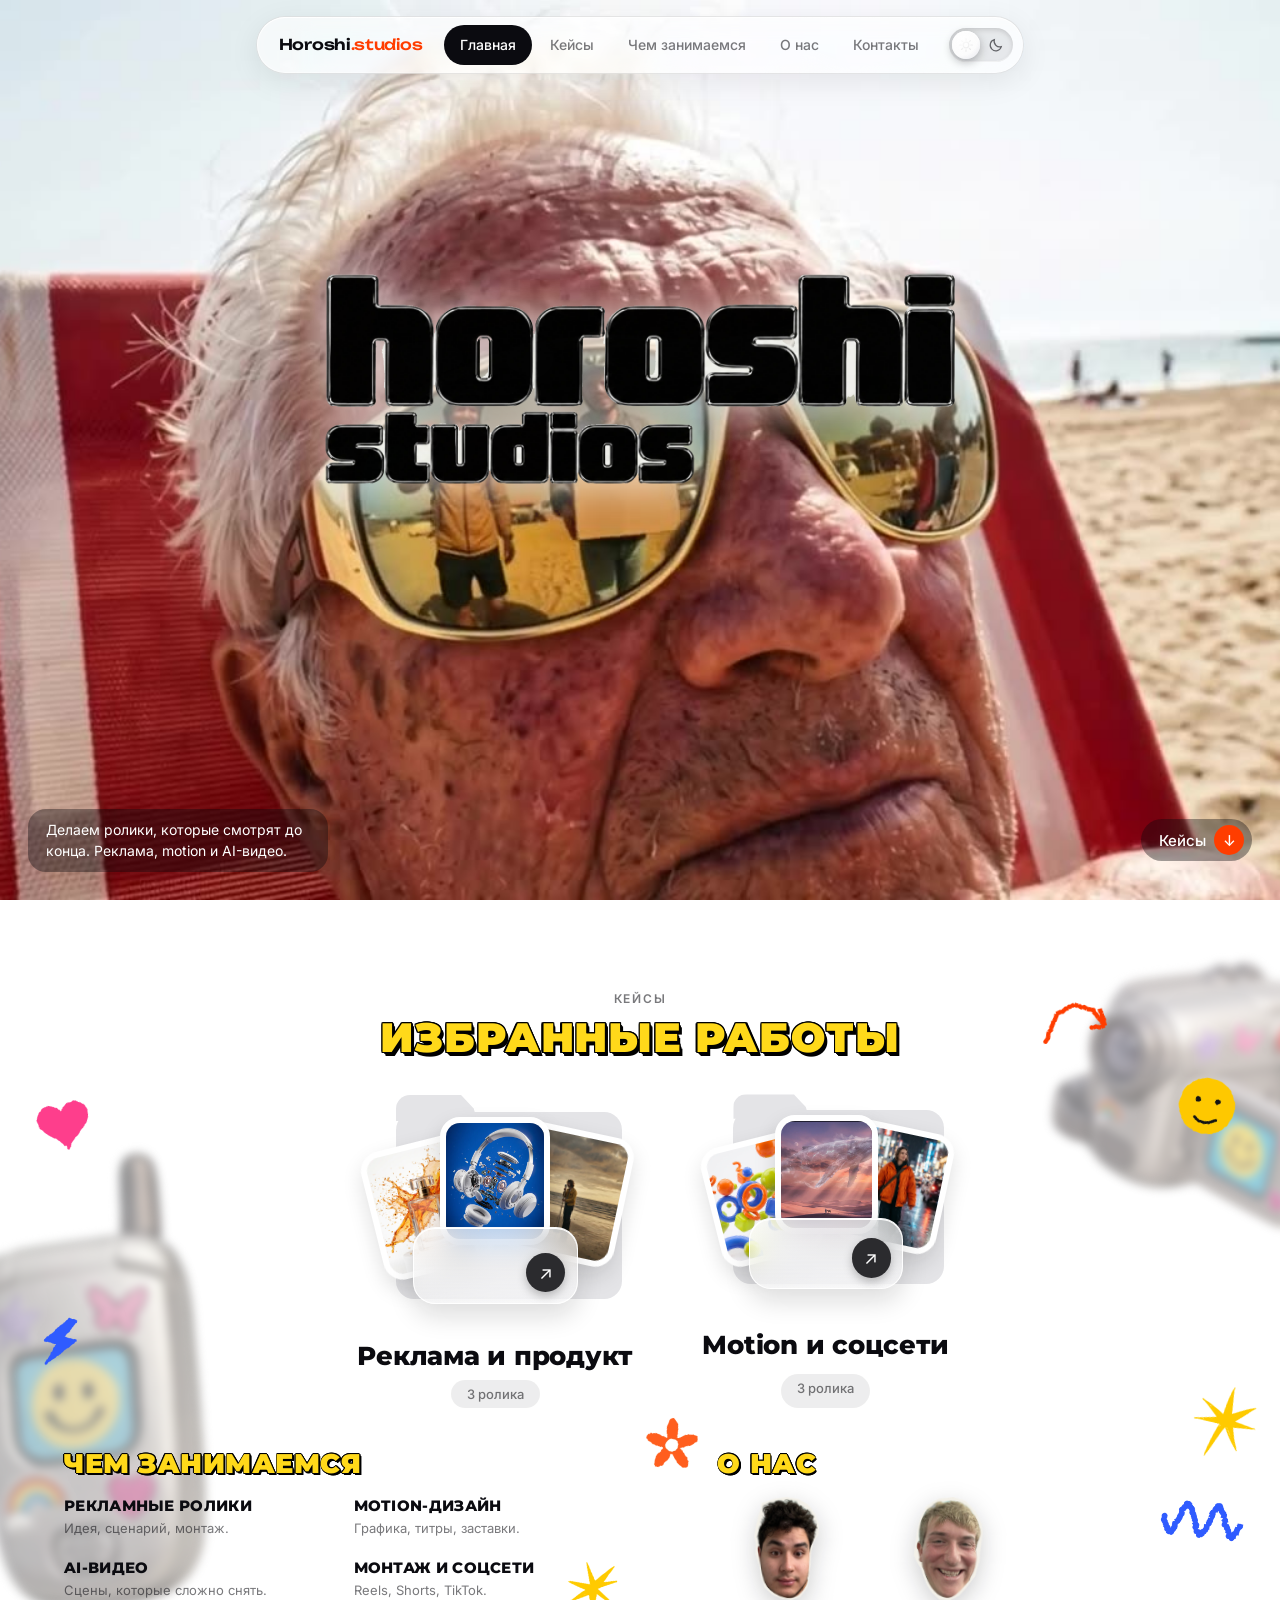
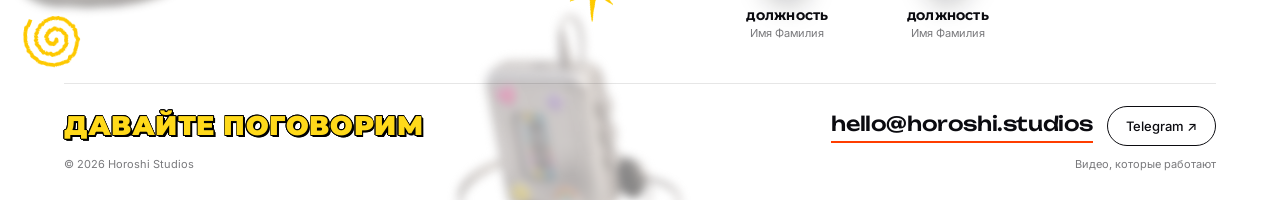
==== commit a532eeba: "Чёрный логотип в стиле dirt; папки в стиле PROMPTS (веер карточек, матовое стекло); две папки по три" ====
--- a/index.html
+++ b/index.html
@@ -57,7 +57,7 @@
   <!-- ПЕРВАЯ СТРАНИЦА -->
   <section class="hero">
     <video class="hero-bg" src="media/bg-loop.mp4" poster="media/bg-poster.jpg" autoplay muted loop playsinline preload="auto" aria-hidden="true"></video>
-    <h1 class="logo"><img src="media/logo.webp" width="1600" height="740" alt="Horoshi Studios" fetchpriority="high"></h1>
+    <h1 class="logo"><img src="media/logo-black.webp" width="1400" height="484" alt="Horoshi Studios" fetchpriority="high"></h1>
     <div class="hero-foot">
       <p class="hero-lead">Делаем ролики, которые смотрят до конца. Реклама, motion и AI-видео.</p>
       <a class="scroll-link" href="#cases">Кейсы <i>↓</i></a>
@@ -88,30 +88,31 @@
         <header class="p2-head reveal"><p class="eyebrow">Кейсы</p><h2 class="t-l">Избранные работы</h2></header>
         <div class="folders">
       <article class="folder reveal" tabindex="0" role="button" aria-label="Открыть папку: Реклама и продукт" data-folder="Реклама и продукт">
-        <div class="f-back"></div>
-        <div class="f-sheets"><img class="sheet s1" src="media/posters/0.webp" alt="" loading="lazy"><img class="sheet s2" src="media/posters/4.webp" alt="" loading="lazy"></div>
-        <div class="f-front"><h3>Реклама и продукт</h3><p>2 ролика · бренд, товар</p><i class="f-go" aria-hidden="true">↗</i></div>
+        <div class="f-art">
+          <div class="f-back"></div>
+          <div class="f-cards"><img class="card c1" src="media/posters/0.webp" alt="" loading="lazy"><img class="card c2" src="media/posters/4.webp" alt="" loading="lazy"><img class="card c3" src="media/posters/5.webp" alt="" loading="lazy"></div>
+          <div class="f-front"><i class="f-go" aria-hidden="true">↗</i></div>
+        </div>
+        <h3>Реклама и продукт</h3>
+        <span class="f-pill">3 ролика</span>
         <ul class="f-items" hidden>
           <li data-src="media/videos/0.mp4" data-poster="media/posters/0.webp" data-title="Рекламный ролик" data-meta="Бренд · 30 сек"><p class="d">Пример рекламного ролика для парфюмерного бренда: стеклянный флакон на пьедестале, всплеск жидкости в замедленной съёмке, чистая студийная картинка. Берём на себя идею, раскадровку, генерацию кадров, монтаж, цветокоррекцию и звук.</p><ul class="tg"><li>Идея и сценарий</li><li>Генерация</li><li>Монтаж</li><li>Цвет и звук</li><li class="demo">Демо</li></ul></li>
           <li data-src="media/videos/4.mp4" data-poster="media/posters/4.webp" data-title="Промо продукта" data-meta="Продукт · 45 сек"><p class="d">Промо наушников: детали разлетаются в невесомости и собираются обратно. Показываем устройство и его преимущества так, как не снять на обычную камеру. Подходит для карточек маркетплейсов, лендингов и рекламы.</p><ul class="tg"><li>Продукт</li><li>3D</li><li>Промо</li><li class="demo">Демо</li></ul></li>
+          <li data-src="media/videos/5.mp4" data-poster="media/posters/5.webp" data-title="Клип / атмосфера" data-meta="Арт · 1 мин"><p class="d">Атмосферный клип в стилистике плёнки семидесятых: пляж, золотой час, зерно и тёплые цвета. Для музыкантов и брендов, которым нужно настроение и образ, а не прямая реклама.</p><ul class="tg"><li>Клип</li><li>Стилизация</li><li>Цветокор</li><li class="demo">Демо</li></ul></li>
         </ul>
       </article>
-      <article class="folder reveal" tabindex="0" role="button" aria-label="Открыть папку: Motion и AI" data-folder="Motion и AI">
-        <div class="f-back"></div>
-        <div class="f-sheets"><img class="sheet s1" src="media/posters/1.webp" alt="" loading="lazy"><img class="sheet s2" src="media/posters/2.webp" alt="" loading="lazy"></div>
-        <div class="f-front"><h3>Motion и AI</h3><p>2 ролика · графика, генерация</p><i class="f-go" aria-hidden="true">↗</i></div>
+      <article class="folder reveal" tabindex="0" role="button" aria-label="Открыть папку: Motion и соцсети" data-folder="Motion и соцсети">
+        <div class="f-art">
+          <div class="f-back"></div>
+          <div class="f-cards"><img class="card c1" src="media/posters/1.webp" alt="" loading="lazy"><img class="card c2" src="media/posters/2.webp" alt="" loading="lazy"><img class="card c3" src="media/posters/3.webp" alt="" loading="lazy"></div>
+          <div class="f-front"><i class="f-go" aria-hidden="true">↗</i></div>
+        </div>
+        <h3>Motion и соцсети</h3>
+        <span class="f-pill">3 ролика</span>
         <ul class="f-items" hidden>
           <li data-src="media/videos/1.mp4" data-poster="media/posters/1.webp" data-title="Motion-графика" data-meta="Заставка · 15 сек"><p class="d">Заставка из глянцевых 3D-форм в фирменных цветах. Подходит для интро канала, презентации или рекламной вставки. Подгоняем под вашу айдентику: палитра, ритм, длительность и форматы выгрузки.</p><ul class="tg"><li>Motion</li><li>3D</li><li>Айдентика</li><li class="demo">Демо</li></ul></li>
           <li data-src="media/videos/2.mp4" data-poster="media/posters/2.webp" data-title="AI-видео" data-meta="Концепт · 20 сек"><p class="d">Концепт-ролик в генеративной графике: гигантский кит над розовой пустыней, кинематографичный свет и движение камеры. Собираем сцены, которые трудно или слишком дорого снять, без съёмочной группы и локаций.</p><ul class="tg"><li>AI-видео</li><li>Концепт</li><li>Визуальный стиль</li><li class="demo">Демо</li></ul></li>
-        </ul>
-      </article>
-      <article class="folder reveal" tabindex="0" role="button" aria-label="Открыть папку: Соцсети и клипы" data-folder="Соцсети и клипы">
-        <div class="f-back"></div>
-        <div class="f-sheets"><img class="sheet s1" src="media/posters/3.webp" alt="" loading="lazy"><img class="sheet s2" src="media/posters/5.webp" alt="" loading="lazy"></div>
-        <div class="f-front"><h3>Соцсети и клипы</h3><p>2 ролика · вертикаль, арт</p><i class="f-go" aria-hidden="true">↗</i></div>
-        <ul class="f-items" hidden>
           <li data-src="media/videos/3.mp4" data-poster="media/posters/3.webp" data-title="Reels / Shorts" data-meta="Соцсети · вертикаль"><p class="d">Вертикальный ролик для Reels, Shorts и TikTok: дождливый неоновый город, живая камера, быстрый ритм. Делаем серии под вашу рубрику: сценарий, монтаж, субтитры, звук и нарезки под каждую площадку.</p><ul class="tg"><li>Reels</li><li>Shorts</li><li>TikTok</li><li>Субтитры</li><li class="demo">Демо</li></ul></li>
-          <li data-src="media/videos/5.mp4" data-poster="media/posters/5.webp" data-title="Клип / атмосфера" data-meta="Арт · 1 мин"><p class="d">Атмосферный клип в стилистике плёнки семидесятых: пляж, золотой час, зерно и тёплые цвета. Для музыкантов и брендов, которым нужно настроение и образ, а не прямая реклама.</p><ul class="tg"><li>Клип</li><li>Стилизация</li><li>Цветокор</li><li class="demo">Демо</li></ul></li>
         </ul>
       </article>
         </div>
--- a/styles.css
+++ b/styles.css
@@ -101,13 +101,13 @@
 .hero-bg { position: absolute; inset: 0; width: 100%; height: 100%; object-fit: cover; z-index: -1; }
 
 /* логотип (сгенерирован в Higgsfield, прозрачный фон) */
-.logo { margin: 0; width: min(64vw, 720px); transform: translateY(-9vh); }
+.logo { margin: 0; width: min(54vw, 640px); transform: translateY(-9vh); }
 .logo img { display: block; width: 100%; height: auto; transform-origin: 50% 70%;
-  animation: lgIn 1.3s cubic-bezier(.2,1.4,.3,1) .15s both; filter: drop-shadow(0 14px 26px rgba(0,0,0,.35)); }
+  animation: lgIn 1.3s cubic-bezier(.2,1.4,.3,1) .15s both; filter: drop-shadow(0 0 22px rgba(255,255,255,.55)) drop-shadow(0 8px 20px rgba(255,255,255,.25)); }
 .logo:hover img { animation: lgWobble .7s ease; }
 @keyframes lgIn { from { opacity: 0; transform: scale(.6) rotate(-5deg); filter: blur(16px); } to { opacity: 1; transform: none; } }
 @keyframes lgWobble { 35% { transform: rotate(-1.8deg) scale(1.025); } 70% { transform: rotate(1.2deg) scale(1.01); } }
-:root[data-theme="dark"] .logo img { filter: drop-shadow(0 0 34px rgba(255,200,0,.28)); }
+
 
 @keyframes fadeUp { from { opacity: 0; transform: translateY(10px); } to { opacity: 1; transform: none; } }
 
@@ -134,35 +134,37 @@
 
 /* ---------- вторая страница: всё на одном экране, много воздуха ---------- */
 .page2 { position: relative; isolation: isolate; overflow: clip; min-height: 100svh; background: var(--bg); }
-.p2-in { position: relative; max-width: 1280px; margin: 0 auto; min-height: 100svh; display: flex; flex-direction: column; justify-content: space-between; gap: clamp(16px, 3.6vh, 46px);
-  padding: clamp(84px, 11.5vh, 116px) clamp(20px, 5vw, 72px) clamp(20px, 4vh, 36px); }
+.p2-in { position: relative; max-width: 1280px; margin: 0 auto; min-height: 100svh; display: flex; flex-direction: column; justify-content: space-between; gap: clamp(10px, 2.2vh, 40px);
+  padding: clamp(78px, 10vh, 112px) clamp(20px, 5vw, 72px) clamp(14px, 3vh, 36px); }
 .p2-head { margin-bottom: clamp(14px, 3vh, 30px); text-align: center; }
 
-/* стеклянные папки */
-.folders { display: grid; grid-template-columns: repeat(3, auto); justify-content: center; gap: clamp(22px, 5.5vw, 96px); }
-.folder { --fw: min(21vw, 24vh * 1.3, 290px); position: relative; width: var(--fw); aspect-ratio: 1.3; cursor: pointer; -webkit-tap-highlight-color: transparent; outline-offset: 8px; }
-.f-back { position: absolute; inset: 12% 0 0 0; border-radius: 22px; background: linear-gradient(160deg, #3a3a44, #202027 55%, #15151a);
-  box-shadow: 0 16px 34px rgba(11,11,16,.28), inset 0 1px 0 rgba(255,255,255,.18); }
-.f-back::before { content: ""; position: absolute; left: 0; top: -13%; width: 40%; height: 18%; background: linear-gradient(160deg, #3a3a44, #26262d);
-  clip-path: polygon(0 100%, 0 26%, 6% 0, 70% 0, 82% 44%, 88% 100%); border-radius: 12px 0 0 0; }
-.f-sheets { position: absolute; left: 8%; right: 8%; top: 17%; bottom: 26%; pointer-events: none; }
-.sheet { position: absolute; top: 0; width: 70%; height: 100%; object-fit: cover; border-radius: 9px; border: 3px solid #fff; box-shadow: 0 8px 18px rgba(0,0,0,.22);
-  transition: transform .6s cubic-bezier(.2,.9,.3,1.2); will-change: transform; }
-.sheet.s1 { left: 0; transform: translateY(16%) rotate(-5deg); }
-.sheet.s2 { right: 0; transform: translateY(10%) rotate(6deg); }
-.f-front { position: absolute; left: 0; right: 0; bottom: 0; height: 56%; padding: 4% 7% 5%; display: flex; flex-direction: column; justify-content: flex-end; gap: 3px; border-radius: 20px; color: #fff;
-  background: linear-gradient(180deg, rgba(255,255,255,.2), rgba(255,255,255,.07));
-  -webkit-backdrop-filter: blur(14px) saturate(160%); backdrop-filter: blur(14px) saturate(160%);
-  border: 1px solid rgba(255,255,255,.28); box-shadow: inset 0 1px 0 rgba(255,255,255,.35), 0 10px 26px rgba(0,0,0,.3);
-  transform-origin: 50% 100%; transition: transform .55s cubic-bezier(.2,.9,.3,1.1); }
-.folder h3 { font-size: clamp(13px, 2.1vh, 18px); color: #fff; }
-.f-front p { font-size: 12px; font-weight: 500; opacity: .75; }
-.f-go { position: absolute;  right: 7%; bottom: 14%; width: 26px; height: 26px; border-radius: 50%; display: grid; place-items: center; font-style: normal; font-size: 13px; background: var(--logo-yellow); color: #111; transition: transform .4s; }
-.folder:hover .sheet.s1, .folder:focus-visible .sheet.s1 { transform: translateY(-20%) rotate(-9deg); }
-.folder:hover .sheet.s2, .folder:focus-visible .sheet.s2 { transform: translateY(-30%) rotate(10deg); }
-.folder:hover .f-front, .folder:focus-visible .f-front { transform: perspective(700px) rotateX(-17deg); }
-.folder:hover .f-go { transform: rotate(45deg) scale(1.1); }
+/* папки как в «PROMPTS»: серая папка, веер карточек с белой рамкой, матовое стекло, тёмная кнопка */
+.folders { display: grid; grid-template-columns: repeat(2, auto); justify-content: center; gap: clamp(32px, 9vw, 150px); }
+.folder { --fw: min(24vw, 25vh, 270px); position: relative; width: var(--fw); cursor: pointer; display: grid; justify-items: center; gap: clamp(4px, 1vh, 10px); text-align: center; -webkit-tap-highlight-color: transparent; outline-offset: 10px; }
+.f-art { position: relative; width: 100%; aspect-ratio: 1.12; }
+.f-back { position: absolute; left: 14%; right: 4%; top: 10%; bottom: 14%; border-radius: 18px; background: #e4e4e7; }
+.f-back::before { content: ""; position: absolute; left: 0; top: -9%; width: 40%; height: 14%; background: #e4e4e7; border-radius: 14px 14px 0 0; clip-path: polygon(0 100%, 0 18%, 8% 0, 72% 0, 86% 52%, 90% 100%); }
+.f-cards { position: absolute; inset: 0; pointer-events: none; }
+.card { position: absolute; width: 41%; aspect-ratio: .86; object-fit: cover; border: clamp(4px, .5vw, 7px) solid #fff; border-radius: clamp(12px, 1.6vw, 20px); background: #fff; box-shadow: 0 10px 22px rgba(11,11,16,.14);
+  transition: transform .6s cubic-bezier(.2,.9,.3,1.15); will-change: transform; }
+.card.c1 { left: 5%; top: 22%; transform: rotate(-14deg); }
+.card.c2 { left: 30%; top: 12%; width: 40%; z-index: 1; transform: rotate(0deg); }
+.card.c3 { right: 3%; top: 17%; transform: rotate(12deg); }
+.f-front { position: absolute; left: 20%; right: 20%; bottom: 12%; height: 31%; z-index: 2; border-radius: clamp(14px, 1.8vw, 22px);
+  background: linear-gradient(180deg, rgba(255,255,255,.7), rgba(250,250,250,.5)); -webkit-backdrop-filter: blur(14px) saturate(140%); backdrop-filter: blur(14px) saturate(140%);
+  border: 1.5px solid rgba(255,255,255,.95); box-shadow: 0 12px 26px rgba(11,11,16,.14), inset 0 1px 0 #fff; transition: transform .55s cubic-bezier(.2,.9,.3,1.1); }
+.f-go { position: absolute; right: 7%; bottom: 14%; width: clamp(28px, 4.4vh, 40px); height: clamp(28px, 4.4vh, 40px); border-radius: 50%; display: grid; place-items: center; font-style: normal; font-size: clamp(13px, 2vh, 18px); background: #2b2b2e; color: #fff; box-shadow: 0 4px 10px rgba(0,0,0,.25); transition: transform .4s; }
+.folder:hover .c1, .folder:focus-visible .c1 { transform: translate(-8%, -10%) rotate(-21deg); }
+.folder:hover .c2, .folder:focus-visible .c2 { transform: translateY(-13%) rotate(-2deg); }
+.folder:hover .c3, .folder:focus-visible .c3 { transform: translate(8%, -9%) rotate(18deg); }
+.folder:hover .f-front, .folder:focus-visible .f-front { transform: translateY(5%); }
+.folder:hover .f-go { transform: rotate(45deg) scale(1.08); }
+.folder h3 { margin: 0; font-family: var(--logo-font); font-weight: 800; letter-spacing: -.01em; text-transform: none; text-shadow: none; color: var(--fg); font-size: clamp(17px, 3vh, 26px); line-height: 1.1; white-space: nowrap; }
+.f-pill { display: inline-block; padding: 4px 16px; border-radius: 999px; background: rgba(11,11,16,.07); color: var(--muted); font-size: 13px; font-weight: 500; }
 .folder.reveal.in:hover { transform: none; }
+:root[data-theme="dark"] .f-back, :root[data-theme="dark"] .f-back::before { background: #2a2a30; }
+:root[data-theme="dark"] .f-front { background: linear-gradient(180deg, rgba(255,255,255,.2), rgba(255,255,255,.07)); border-color: rgba(255,255,255,.3); }
+:root[data-theme="dark"] .f-pill { background: rgba(246,246,248,.1); }
 
 /* чем занимаемся / о нас */
 .p2-mid { display: grid; grid-template-columns: 1.05fr .95fr; gap: clamp(36px, 8vw, 130px); align-items: start; }
@@ -172,7 +174,7 @@
 .svc p { font-size: 13px; line-height: 1.45; color: var(--muted); }
 .heads { justify-content: flex-start; list-style: none; margin: clamp(10px, 2vh, 18px) 0 0; padding: 0; display: flex; gap: clamp(8px, 1.6vw, 24px); align-items: flex-end; }
 .head { flex: 0 1 140px; min-width: 0; display: grid; justify-items: center; gap: 2px; text-align: center; }
-.head img { display: block; height: clamp(70px, 13vh, 130px); width: auto; max-width: 100%; object-fit: contain; transform: rotate(var(--rot, 0deg));
+.head img { display: block; height: clamp(64px, 11.5vh, 120px); width: auto; max-width: 100%; object-fit: contain; transform: rotate(var(--rot, 0deg));
   filter: drop-shadow(0 8px 12px rgba(11,11,16,.2)); transition: transform .5s cubic-bezier(.34,1.56,.64,1); }
 .head:hover img { transform: rotate(calc(var(--rot) * -1)) scale(1.06) translateY(-5px); }
 .head b { margin-top: 8px; font-size: clamp(9px, 1.35vh, 11px); }
@@ -223,12 +225,12 @@
   .obj { width: calc(var(--w) * .62); }
   .obj.pop { display: none; }
   .sticker { display: none; }
-  .sticker.m1, .sticker.m2, .sticker.m3 { display: block; width: 44px; bottom: auto; }
-  .sticker.m1 { left: auto; right: 8%; top: 54.5%; }
-  .sticker.m2 { left: 8%; right: auto; top: 71%; }
-  .sticker.m3 { left: auto; right: 9%; top: 83.5%; }
-  .folders { grid-template-columns: 1fr; justify-items: center; row-gap: 26px; }
-  .folder { --fw: min(78vw, 340px); }
+  .sticker.m1, .sticker.m2, .sticker.m3 { display: block; width: 44px !important; bottom: auto !important; }
+  .sticker.m1 { left: auto !important; right: 8% !important; top: 33% !important; }
+  .sticker.m2 { left: 8% !important; right: auto !important; top: 54% !important; }
+  .sticker.m3 { left: auto !important; right: 9% !important; top: 86% !important; }
+  .folders { grid-template-columns: 1fr; justify-items: center; row-gap: 40px; }
+  .folder { --fw: min(72vw, 340px); }
   .p2-mid { grid-template-columns: 1fr; gap: 32px; }
   .heads { flex-wrap: wrap; }
   .head { flex: 1 1 40%; }
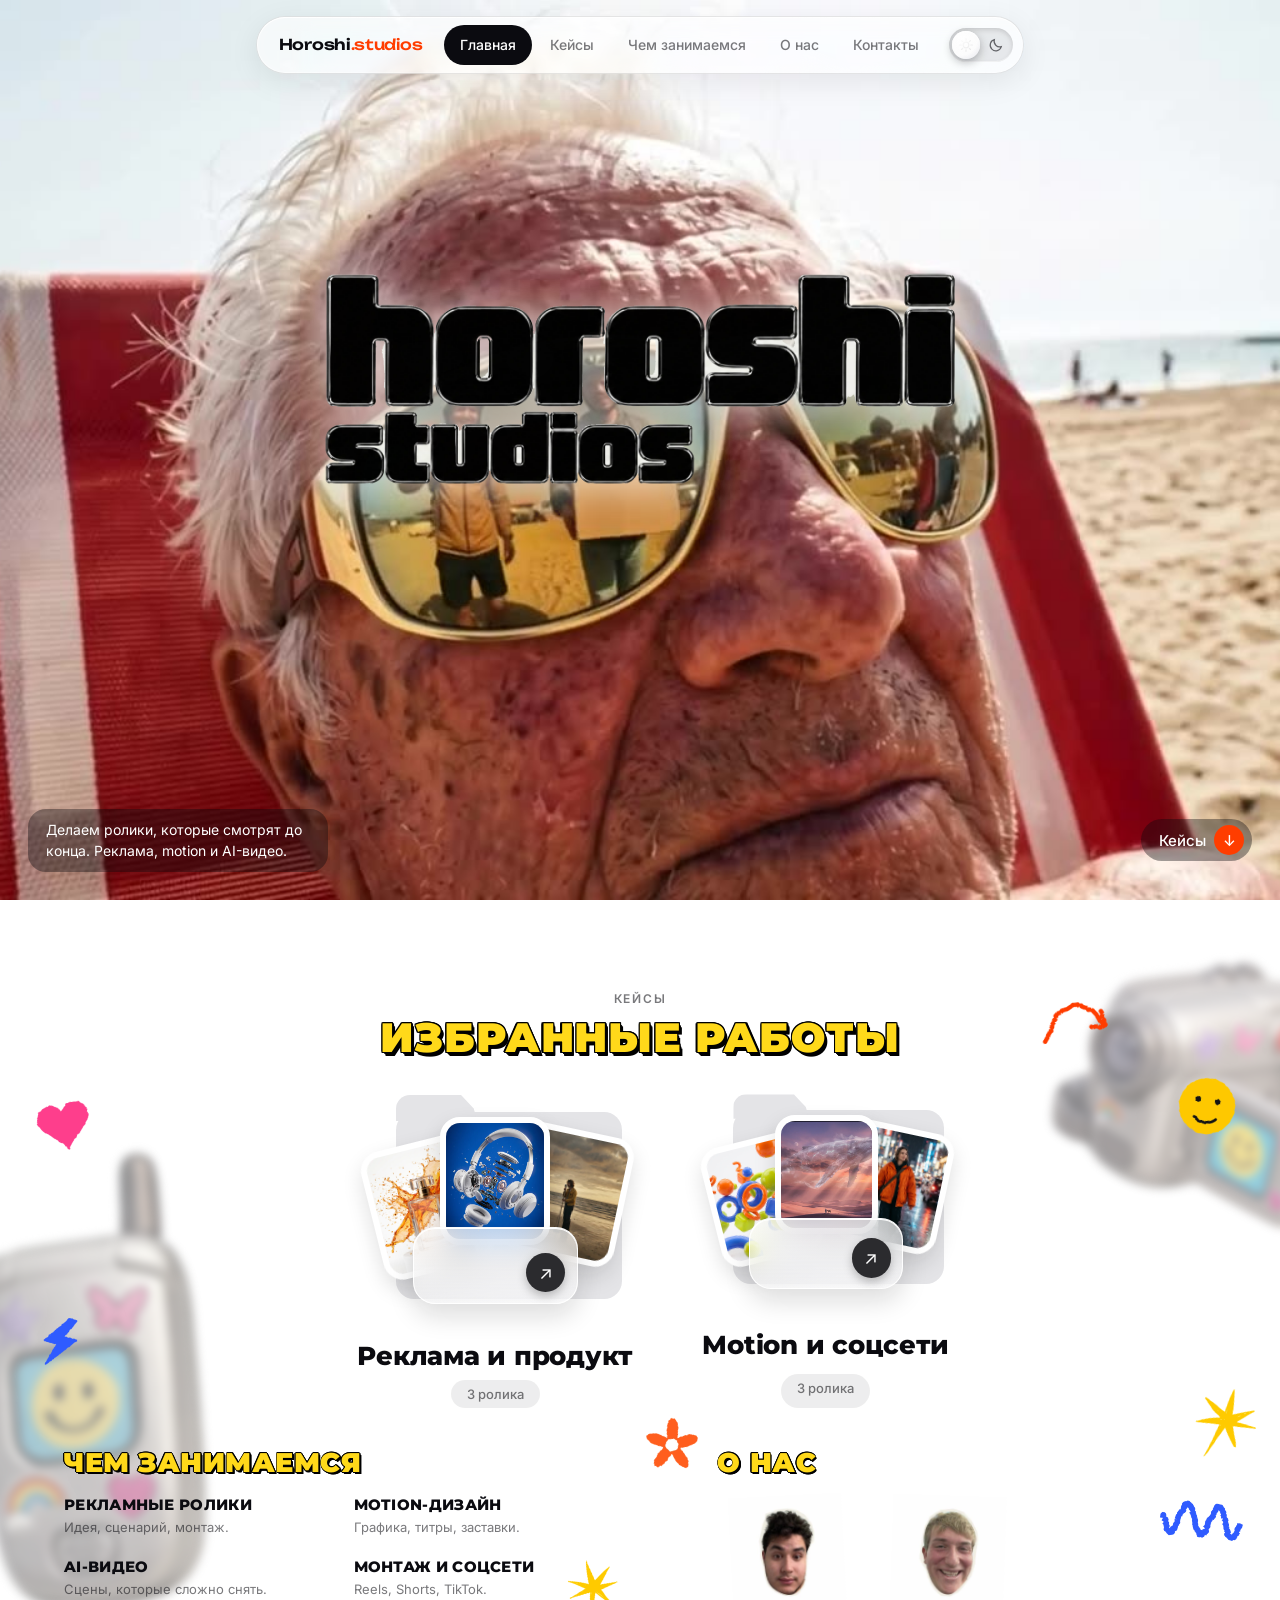
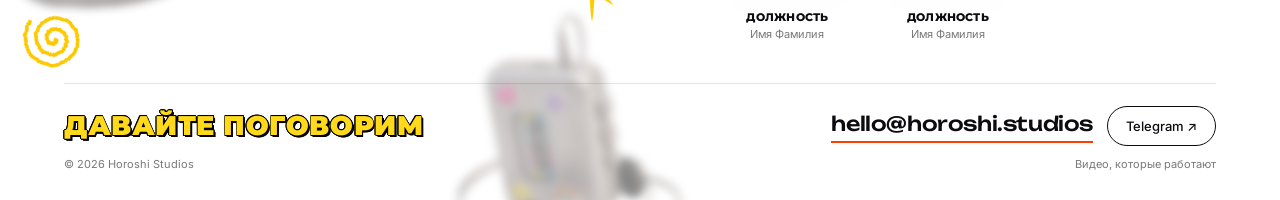
==== commit 0e4d4fcf: "О нас: анимированные лица (живое фото -> пластилин -> 3D) вместо статичных вырезок Co-Authored-By: C" ====
--- a/index.html
+++ b/index.html
@@ -130,10 +130,10 @@
         </section>
         <section id="team" class="blk reveal">
           <h2 class="t-m">О нас</h2>
-          <!-- реальные фото команды. Подписать: должность и имя -->
+          <!-- анимированные лица команды (face1/face2: живое → пластилин → 3D). Подписать: должность и имя -->
           <ul class="heads">
-            <li class="head" style="--rot:-3deg"><img src="media/team/h0.webp" alt="Участник команды" loading="lazy"><b>Должность</b><span>Имя Фамилия</span></li>
-            <li class="head" style="--rot:2deg"><img src="media/team/h1.webp" alt="Участник команды" loading="lazy"><b>Должность</b><span>Имя Фамилия</span></li>
+            <li class="head" style="--rot:-3deg"><video class="face" src="media/team/face1.mp4" poster="media/team/face1.jpg" autoplay muted loop playsinline preload="auto" aria-label="Участник команды: живое фото, пластилин, 3D"></video><b>Должность</b><span>Имя Фамилия</span></li>
+            <li class="head" style="--rot:2deg"><video class="face" src="media/team/face2.mp4" poster="media/team/face2.jpg" autoplay muted loop playsinline preload="auto" aria-label="Участник команды: живое фото, пластилин, 3D"></video><b>Должность</b><span>Имя Фамилия</span></li>
           </ul>
         </section>
       </div>
--- a/styles.css
+++ b/styles.css
@@ -293,3 +293,11 @@
   100% { opacity: 0; transform: rotate(calc(var(--r) + 10deg)) scale(.7) translateY(16px); }
 }
 @media (prefers-reduced-motion: reduce) { .obj.pop { display: none; } .obj.bg { filter: blur(6px); } }
+
+
+/* анимированные лица: живое фото -> пластилин -> 3D. Белый фон ролика растворяется в светлой теме */
+.head .face { display: block; width: clamp(92px, 12.5vh, 150px); height: auto; aspect-ratio: 1; mix-blend-mode: multiply; margin-bottom: -8px; background: #fff; transform: rotate(var(--rot, 0deg)); transition: transform .5s cubic-bezier(.34,1.56,.64,1); }
+.head:hover .face { transform: rotate(calc(var(--rot) * -1)) scale(1.05); }
+:root[data-theme="dark"] .head .face { mix-blend-mode: normal; border-radius: 28px; }
+@media (max-width: 860px) { .head .face { width: 140px; } }
+@media (prefers-reduced-motion: reduce) { .head .face { animation: none; } }
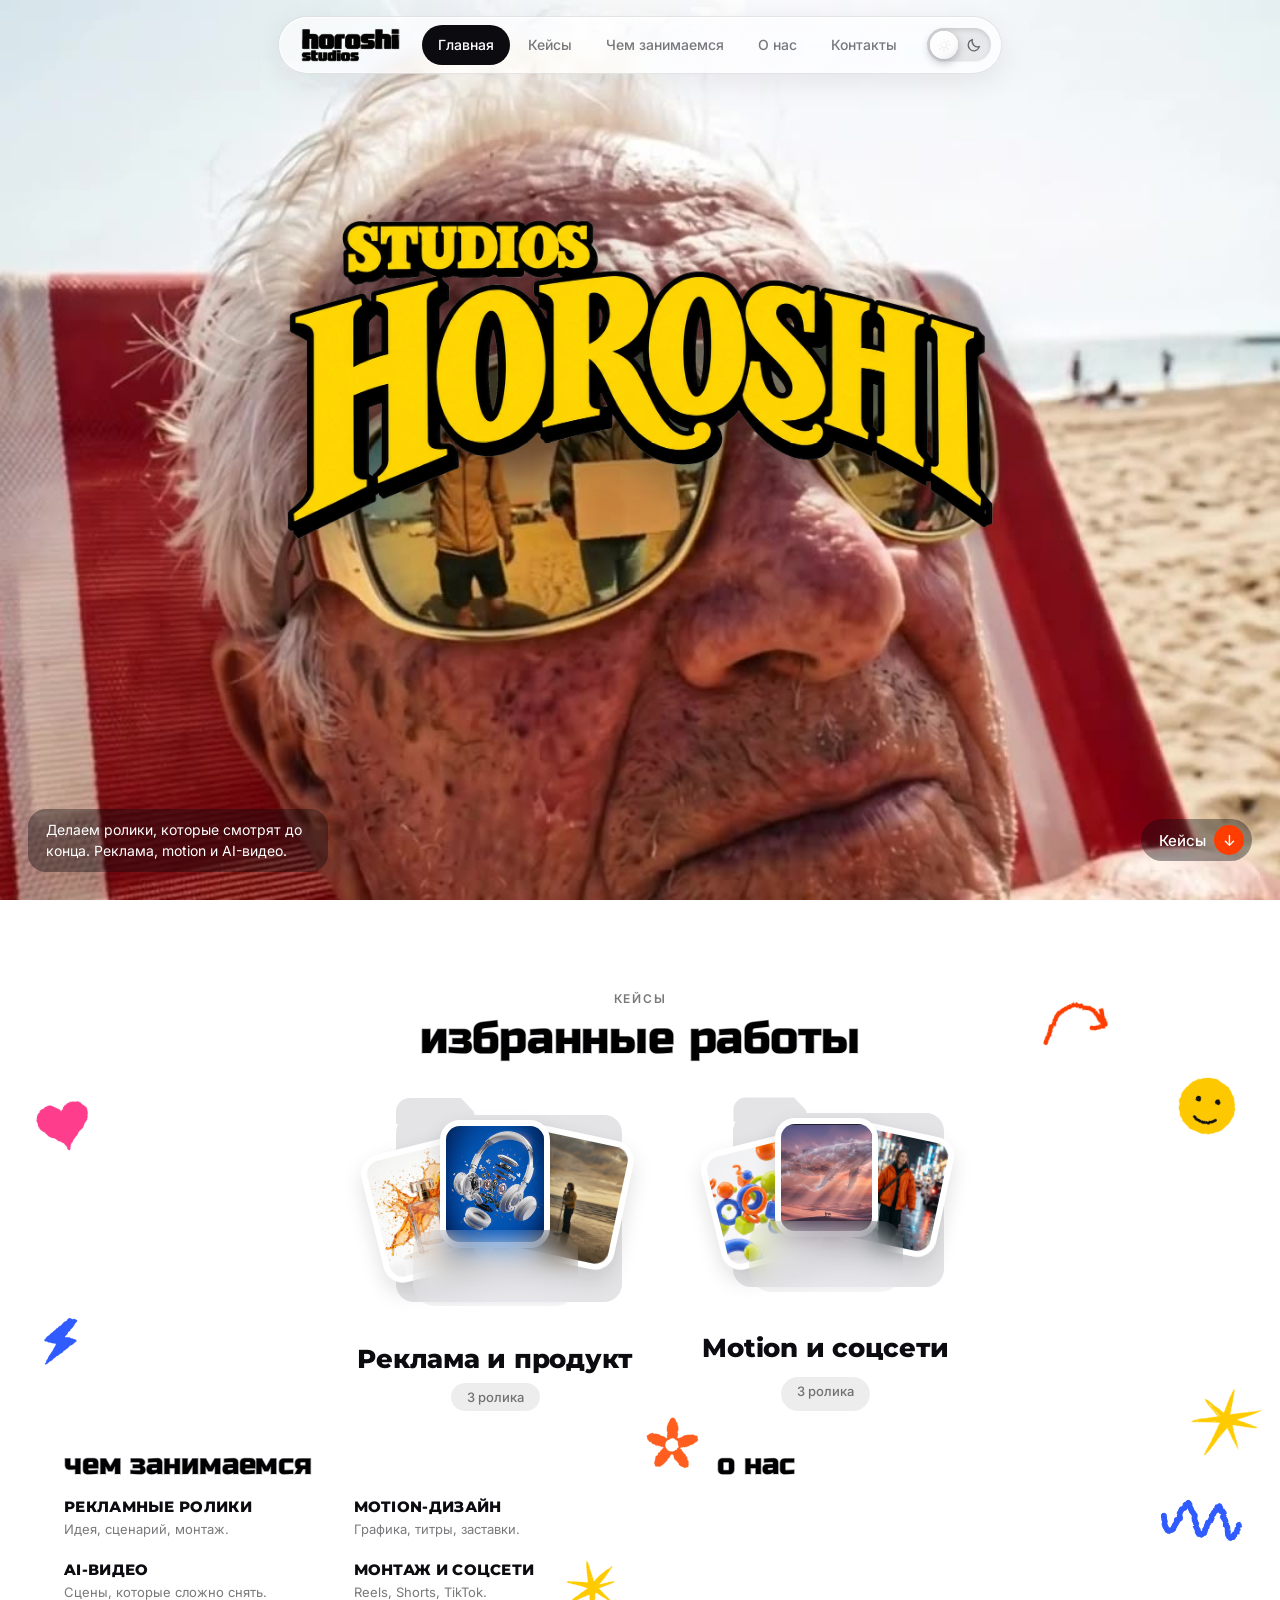
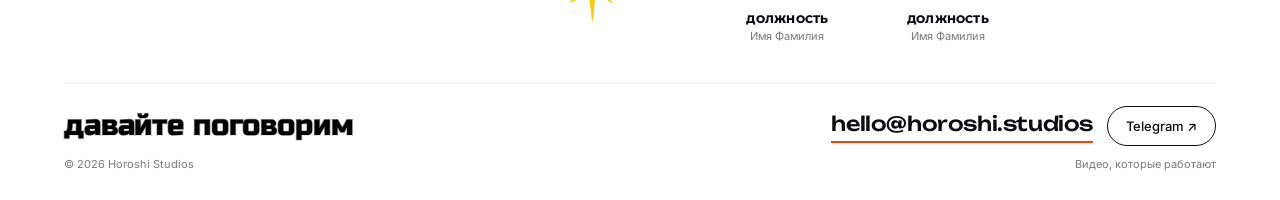
==== commit b15e92de: "Чёрный логотип в меню на стекле, жёлтый обратно в центре; крупные заголовки чёрным в стиле dirt (Rus" ====
--- a/index.html
+++ b/index.html
@@ -9,7 +9,7 @@
 <link rel="icon" href="data:image/svg+xml,%3Csvg xmlns='http://www.w3.org/2000/svg' viewBox='0 0 32 32'%3E%3Crect width='32' height='32' rx='9' fill='%23111'/%3E%3Ctext x='16' y='23' font-size='20' font-family='Arial' font-weight='700' text-anchor='middle' fill='white'%3EH%3C/text%3E%3C/svg%3E">
 <link rel="preconnect" href="https://fonts.googleapis.com">
 <link rel="preconnect" href="https://fonts.gstatic.com" crossorigin>
-<link href="https://fonts.googleapis.com/css2?family=Inter:wght@400;500;600&family=Unbounded:wght@500;600&family=Montserrat:wght@800;900&display=swap" rel="stylesheet">
+<link href="https://fonts.googleapis.com/css2?family=Inter:wght@400;500;600&family=Unbounded:wght@500;600&family=Montserrat:wght@800;900&family=Russo+One&display=swap" rel="stylesheet">
 <link rel="stylesheet" href="styles.css">
 <script>
   // тема до отрисовки, чтобы не мигало
@@ -34,7 +34,7 @@
 <!-- ВЕРХНЕЕ МЕНЮ -->
 <header class="nav-wrap">
   <nav class="nav glass" aria-label="Основное меню">
-    <a class="nav-logo" href="#top" aria-label="Horoshi Studios — на главную">Horoshi<span>.studios</span></a>
+    <a class="nav-logo" href="#top" aria-label="Horoshi Studios — на главную"><img src="media/logo-black.webp" width="1400" height="484" alt="Horoshi Studios"></a>
     <ul class="nav-links">
       <li><a href="#top" class="active">Главная</a></li>
       <li><a href="#cases">Кейсы</a></li>
@@ -57,7 +57,7 @@
   <!-- ПЕРВАЯ СТРАНИЦА -->
   <section class="hero">
     <video class="hero-bg" src="media/bg-loop.mp4" poster="media/bg-poster.jpg" autoplay muted loop playsinline preload="auto" aria-hidden="true"></video>
-    <h1 class="logo"><img src="media/logo-black.webp" width="1400" height="484" alt="Horoshi Studios" fetchpriority="high"></h1>
+    <h1 class="logo"><img src="media/logo.webp" width="1600" height="740" alt="Horoshi Studios" fetchpriority="high"></h1>
     <div class="hero-foot">
       <p class="hero-lead">Делаем ролики, которые смотрят до конца. Реклама, motion и AI-видео.</p>
       <a class="scroll-link" href="#cases">Кейсы <i>↓</i></a>
--- a/styles.css
+++ b/styles.css
@@ -66,6 +66,8 @@
 /* ---------- меню ---------- */
 .nav-wrap { position: fixed; top: 16px; left: 0; right: 0; z-index: 50; display: flex; justify-content: center; padding: 0 12px; pointer-events: none; }
 .nav { pointer-events: auto; display: flex; align-items: center; gap: 8px; padding: 8px 10px 8px 22px; border-radius: 999px; max-width: 100%; }
+.nav-logo img { display: block; height: 34px; width: auto; }
+:root[data-theme="dark"] .nav-logo img { filter: invert(1); }
 .nav-logo { font-family: var(--display); font-weight: 600; font-size: 15px; letter-spacing: -.02em; margin-right: 14px; white-space: nowrap; }
 .nav-logo span { color: var(--accent); font-weight: 500; }
 .nav-links { display: flex; gap: 2px; list-style: none; margin: 0; padding: 0; }
@@ -101,9 +103,10 @@
 .hero-bg { position: absolute; inset: 0; width: 100%; height: 100%; object-fit: cover; z-index: -1; }
 
 /* логотип (сгенерирован в Higgsfield, прозрачный фон) */
-.logo { margin: 0; width: min(54vw, 640px); transform: translateY(-9vh); }
+.logo { margin: 0; width: min(64vw, 720px); transform: translateY(-9vh); }
 .logo img { display: block; width: 100%; height: auto; transform-origin: 50% 70%;
-  animation: lgIn 1.3s cubic-bezier(.2,1.4,.3,1) .15s both; filter: drop-shadow(0 0 22px rgba(255,255,255,.55)) drop-shadow(0 8px 20px rgba(255,255,255,.25)); }
+  animation: lgIn 1.3s cubic-bezier(.2,1.4,.3,1) .15s both; filter: drop-shadow(0 14px 26px rgba(0,0,0,.35)); }
+:root[data-theme="dark"] .logo img { filter: drop-shadow(0 0 34px rgba(255,200,0,.28)); }
 .logo:hover img { animation: lgWobble .7s ease; }
 @keyframes lgIn { from { opacity: 0; transform: scale(.6) rotate(-5deg); filter: blur(16px); } to { opacity: 1; transform: none; } }
 @keyframes lgWobble { 35% { transform: rotate(-1.8deg) scale(1.025); } 70% { transform: rotate(1.2deg) scale(1.01); } }
@@ -124,11 +127,12 @@
 
 /* ---------- заголовки: Montserrat Black. Крупные: жёлтый с чёрным контуром; мелкие: обычный тёмный жирный ---------- */
 .t-l, .t-m, .modal-box h3 {
-  margin: 0; font-family: var(--logo-font); font-weight: 900; text-transform: uppercase; line-height: 1.1;
-  color: var(--logo-yellow); text-shadow: var(--logo-shadow-m); text-wrap: balance;
-}
-.t-l { font-size: clamp(24px, 4.6vh, 44px); letter-spacing: .02em; }
-.t-m { font-size: clamp(18px, 3vh, 28px); letter-spacing: .02em; }
+  margin: 0; font-family: 'Russo One', var(--logo-font); font-weight: 400; text-transform: lowercase; line-height: 1.08; letter-spacing: -.005em;
+  color: #000; -webkit-text-stroke: 1.3px #9b9ba2; paint-order: stroke fill; text-shadow: 0 1px 0 rgba(255,255,255,.7); text-wrap: balance;
+}
+:root[data-theme="dark"] .t-l, :root[data-theme="dark"] .t-m, :root[data-theme="dark"] .modal-box h3 { color: #fff; -webkit-text-stroke: 1.3px #55555c; text-shadow: none; }
+.t-l { font-size: clamp(26px, 5vh, 50px); }
+.t-m { font-size: clamp(19px, 3.2vh, 30px); }
 .svc h3, .folder h3, .head b { margin: 0; font-family: var(--logo-font); font-weight: 800; text-transform: uppercase; letter-spacing: .02em; line-height: 1.2; text-shadow: none; color: var(--fg); }
 .eyebrow { font-size: 12px; font-weight: 600; letter-spacing: .14em; text-transform: uppercase; color: var(--muted); margin: 0 0 6px; }
 
@@ -200,7 +204,7 @@
 .modal-box { position: relative; width: min(820px, 100%); max-height: calc(100svh - 32px); overflow: auto; padding: 22px 22px 18px; border-radius: 26px; background: var(--bg); animation: pop2 .4s cubic-bezier(.2,.8,.2,1); }
 @keyframes pop2 { from { transform: scale(.94) translateY(12px); opacity: 0; } }
 .modal-folder { margin: 0 44px 4px 4px; font-size: 12px; font-weight: 600; letter-spacing: .12em; text-transform: uppercase; color: var(--muted); }
-.modal-box h3 { font-size: clamp(18px, 3vw, 28px); margin: 0 44px 14px 4px; letter-spacing: .02em; }
+.modal-box h3 { font-size: clamp(20px, 3.2vw, 30px); margin: 0 44px 14px 4px; }
 .modal-close { position: absolute; top: 14px; right: 16px; width: 36px; height: 36px; border-radius: 50%; border: 0; background: var(--line); color: var(--fg); font-size: 22px; cursor: pointer; }
 .modal-media { aspect-ratio: 16/9; max-height: 46svh; width: 100%; border-radius: 16px; overflow: hidden; display: grid; place-items: center; background: #000; color: #fff; text-align: center; }
 .modal-media video { width: 100%; height: 100%; display: block; object-fit: contain; }
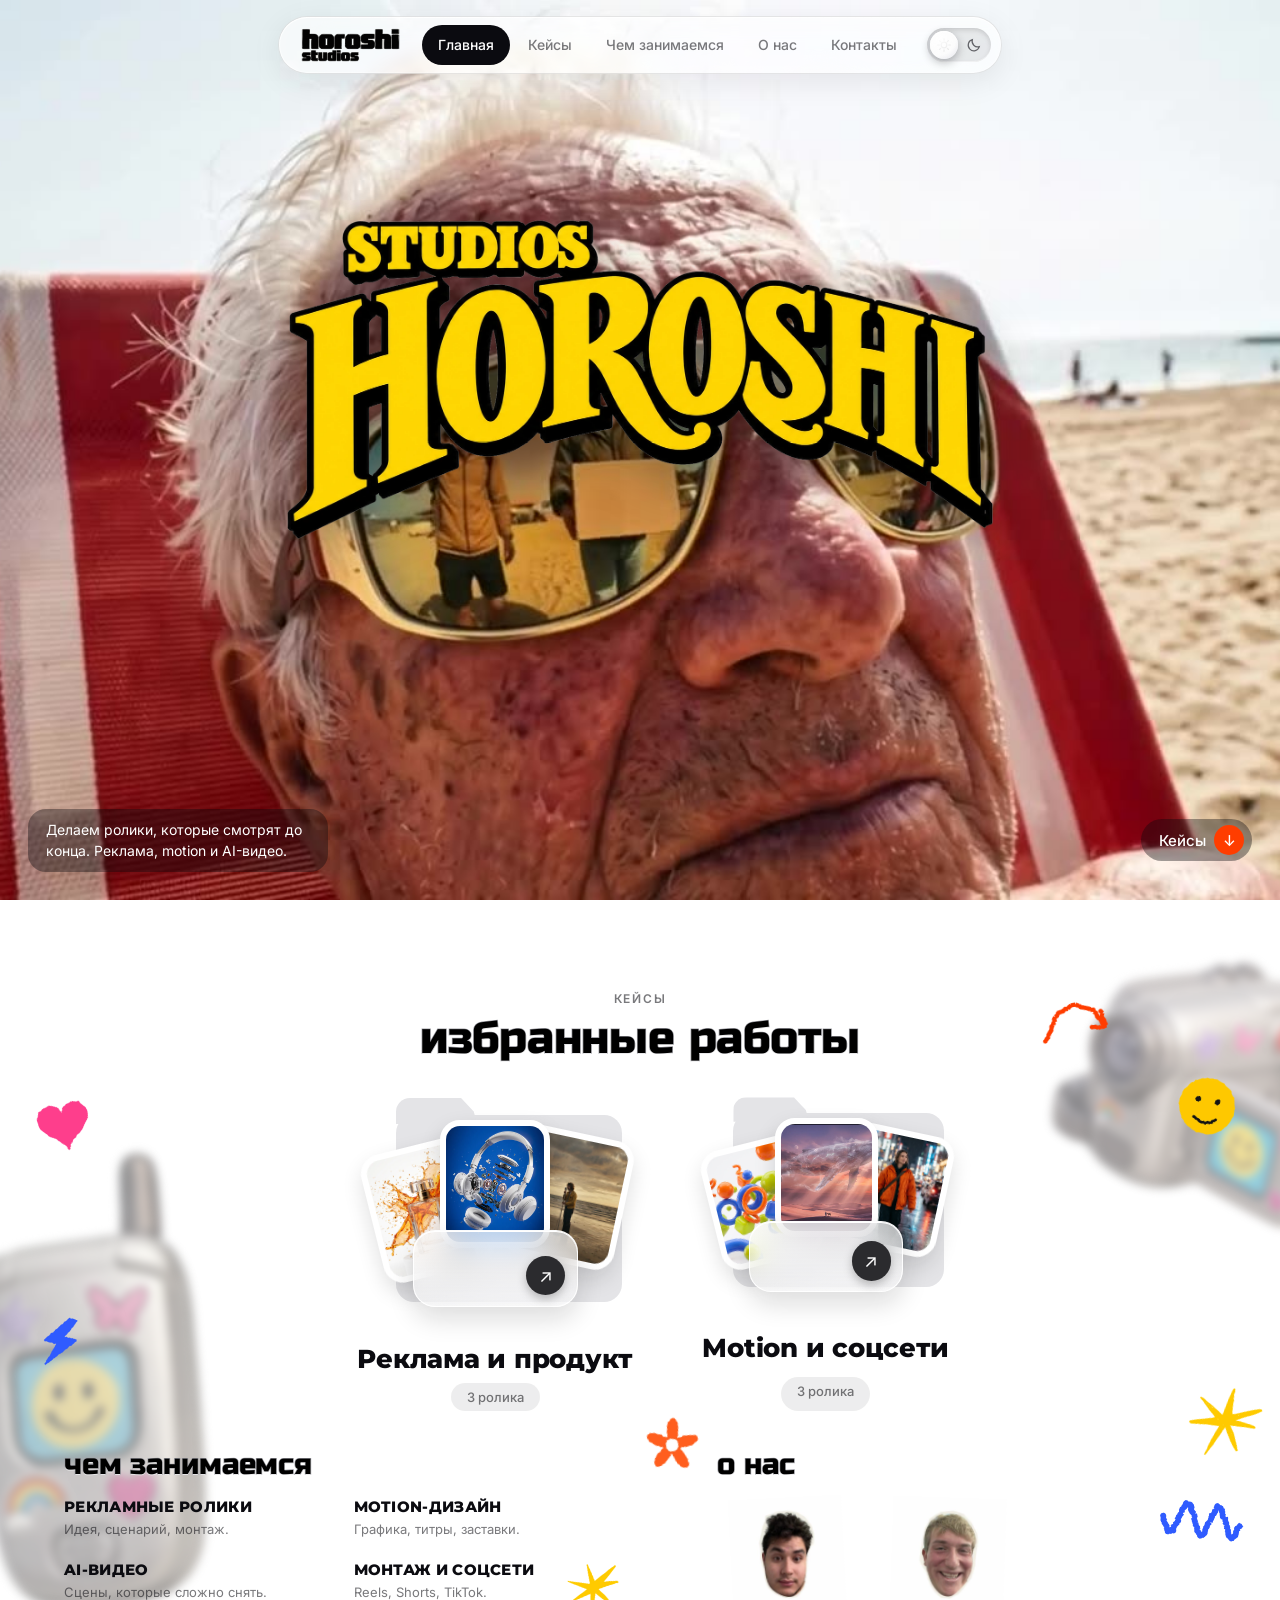
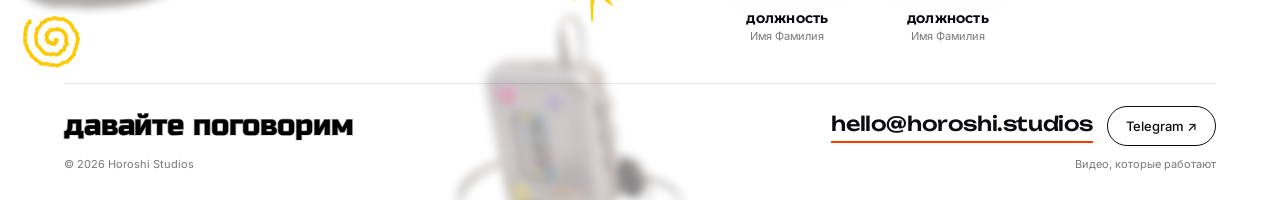
==== commit e90ebb6f: "Блок tilted grid за работами: наклонная 3D-сетка кадров Co-Authored-By: Claude Sonnet 5.5 <noreply@a" ====
--- a/index.html
+++ b/index.html
@@ -85,7 +85,9 @@
     <img class="sticker back" src="media/stickers/star-a.webp" alt="" aria-hidden="true" width="360" height="360" style="--w:74px;--r:12deg;right:1.5%;top:54vh">
     <div class="p2-in">
       <div class="p2-top">
-        <header class="p2-head reveal"><p class="eyebrow">Кейсы</p><h2 class="t-l">Избранные работы</h2></header>
+        <div class="tilt" aria-hidden="true"><div class="tilt-plane"><div class="tcol up" style="--s:38s"><div class="tcol-in"><img src="media/grid/c3.jpg" alt="" loading="lazy" width="480" height="300"><img src="media/grid/c0.jpg" alt="" loading="lazy" width="480" height="300"><img src="media/grid/p3.jpg" alt="" loading="lazy" width="480" height="300"><img src="media/grid/r2.jpg" alt="" loading="lazy" width="480" height="300"><img src="media/grid/c6.jpg" alt="" loading="lazy" width="480" height="300"><img src="media/grid/p5.jpg" alt="" loading="lazy" width="480" height="300"><img src="media/grid/c3.jpg" alt="" loading="lazy" width="480" height="300"><img src="media/grid/c0.jpg" alt="" loading="lazy" width="480" height="300"><img src="media/grid/p3.jpg" alt="" loading="lazy" width="480" height="300"><img src="media/grid/r2.jpg" alt="" loading="lazy" width="480" height="300"><img src="media/grid/c6.jpg" alt="" loading="lazy" width="480" height="300"><img src="media/grid/p5.jpg" alt="" loading="lazy" width="480" height="300"></div></div><div class="tcol" style="--s:45s"><div class="tcol-in"><img src="media/grid/r0.jpg" alt="" loading="lazy" width="480" height="300"><img src="media/grid/p5.jpg" alt="" loading="lazy" width="480" height="300"><img src="media/grid/c3.jpg" alt="" loading="lazy" width="480" height="300"><img src="media/grid/c4.jpg" alt="" loading="lazy" width="480" height="300"><img src="media/grid/p4.jpg" alt="" loading="lazy" width="480" height="300"><img src="media/grid/r1.jpg" alt="" loading="lazy" width="480" height="300"><img src="media/grid/r0.jpg" alt="" loading="lazy" width="480" height="300"><img src="media/grid/p5.jpg" alt="" loading="lazy" width="480" height="300"><img src="media/grid/c3.jpg" alt="" loading="lazy" width="480" height="300"><img src="media/grid/c4.jpg" alt="" loading="lazy" width="480" height="300"><img src="media/grid/p4.jpg" alt="" loading="lazy" width="480" height="300"><img src="media/grid/r1.jpg" alt="" loading="lazy" width="480" height="300"></div></div><div class="tcol up" style="--s:52s"><div class="tcol-in"><img src="media/grid/p5.jpg" alt="" loading="lazy" width="480" height="300"><img src="media/grid/r1.jpg" alt="" loading="lazy" width="480" height="300"><img src="media/grid/c1.jpg" alt="" loading="lazy" width="480" height="300"><img src="media/grid/r2.jpg" alt="" loading="lazy" width="480" height="300"><img src="media/grid/c0.jpg" alt="" loading="lazy" width="480" height="300"><img src="media/grid/p2.jpg" alt="" loading="lazy" width="480" height="300"><img src="media/grid/p5.jpg" alt="" loading="lazy" width="480" height="300"><img src="media/grid/r1.jpg" alt="" loading="lazy" width="480" height="300"><img src="media/grid/c1.jpg" alt="" loading="lazy" width="480" height="300"><img src="media/grid/r2.jpg" alt="" loading="lazy" width="480" height="300"><img src="media/grid/c0.jpg" alt="" loading="lazy" width="480" height="300"><img src="media/grid/p2.jpg" alt="" loading="lazy" width="480" height="300"></div></div><div class="tcol" style="--s:41s"><div class="tcol-in"><img src="media/grid/c2.jpg" alt="" loading="lazy" width="480" height="300"><img src="media/grid/p0.jpg" alt="" loading="lazy" width="480" height="300"><img src="media/grid/c5.jpg" alt="" loading="lazy" width="480" height="300"><img src="media/grid/r3.jpg" alt="" loading="lazy" width="480" height="300"><img src="media/grid/r0.jpg" alt="" loading="lazy" width="480" height="300"><img src="media/grid/r1.jpg" alt="" loading="lazy" width="480" height="300"><img src="media/grid/c2.jpg" alt="" loading="lazy" width="480" height="300"><img src="media/grid/p0.jpg" alt="" loading="lazy" width="480" height="300"><img src="media/grid/c5.jpg" alt="" loading="lazy" width="480" height="300"><img src="media/grid/r3.jpg" alt="" loading="lazy" width="480" height="300"><img src="media/grid/r0.jpg" alt="" loading="lazy" width="480" height="300"><img src="media/grid/r1.jpg" alt="" loading="lazy" width="480" height="300"></div></div><div class="tcol up" style="--s:48s"><div class="tcol-in"><img src="media/grid/r4.jpg" alt="" loading="lazy" width="480" height="300"><img src="media/grid/c5.jpg" alt="" loading="lazy" width="480" height="300"><img src="media/grid/r2.jpg" alt="" loading="lazy" width="480" height="300"><img src="media/grid/c1.jpg" alt="" loading="lazy" width="480" height="300"><img src="media/grid/c0.jpg" alt="" loading="lazy" width="480" height="300"><img src="media/grid/p1.jpg" alt="" loading="lazy" width="480" height="300"><img src="media/grid/r4.jpg" alt="" loading="lazy" width="480" height="300"><img src="media/grid/c5.jpg" alt="" loading="lazy" width="480" height="300"><img src="media/grid/r2.jpg" alt="" loading="lazy" width="480" height="300"><img src="media/grid/c1.jpg" alt="" loading="lazy" width="480" height="300"><img src="media/grid/c0.jpg" alt="" loading="lazy" width="480" height="300"><img src="media/grid/p1.jpg" alt="" loading="lazy" width="480" height="300"></div></div><div class="tcol" style="--s:55s"><div class="tcol-in"><img src="media/grid/r3.jpg" alt="" loading="lazy" width="480" height="300"><img src="media/grid/p4.jpg" alt="" loading="lazy" width="480" height="300"><img src="media/grid/p1.jpg" alt="" loading="lazy" width="480" height="300"><img src="media/grid/p5.jpg" alt="" loading="lazy" width="480" height="300"><img src="media/grid/c6.jpg" alt="" loading="lazy" width="480" height="300"><img src="media/grid/c0.jpg" alt="" loading="lazy" width="480" height="300"><img src="media/grid/r3.jpg" alt="" loading="lazy" width="480" height="300"><img src="media/grid/p4.jpg" alt="" loading="lazy" width="480" height="300"><img src="media/grid/p1.jpg" alt="" loading="lazy" width="480" height="300"><img src="media/grid/p5.jpg" alt="" loading="lazy" width="480" height="300"><img src="media/grid/c6.jpg" alt="" loading="lazy" width="480" height="300"><img src="media/grid/c0.jpg" alt="" loading="lazy" width="480" height="300"></div></div><div class="tcol up" style="--s:44s"><div class="tcol-in"><img src="media/grid/c2.jpg" alt="" loading="lazy" width="480" height="300"><img src="media/grid/r2.jpg" alt="" loading="lazy" width="480" height="300"><img src="media/grid/p3.jpg" alt="" loading="lazy" width="480" height="300"><img src="media/grid/c3.jpg" alt="" loading="lazy" width="480" height="300"><img src="media/grid/r3.jpg" alt="" loading="lazy" width="480" height="300"><img src="media/grid/p1.jpg" alt="" loading="lazy" width="480" height="300"><img src="media/grid/c2.jpg" alt="" loading="lazy" width="480" height="300"><img src="media/grid/r2.jpg" alt="" loading="lazy" width="480" height="300"><img src="media/grid/p3.jpg" alt="" loading="lazy" width="480" height="300"><img src="media/grid/c3.jpg" alt="" loading="lazy" width="480" height="300"><img src="media/grid/r3.jpg" alt="" loading="lazy" width="480" height="300"><img src="media/grid/p1.jpg" alt="" loading="lazy" width="480" height="300"></div></div><div class="tcol" style="--s:51s"><div class="tcol-in"><img src="media/grid/p3.jpg" alt="" loading="lazy" width="480" height="300"><img src="media/grid/p5.jpg" alt="" loading="lazy" width="480" height="300"><img src="media/grid/r1.jpg" alt="" loading="lazy" width="480" height="300"><img src="media/grid/r3.jpg" alt="" loading="lazy" width="480" height="300"><img src="media/grid/c0.jpg" alt="" loading="lazy" width="480" height="300"><img src="media/grid/r0.jpg" alt="" loading="lazy" width="480" height="300"><img src="media/grid/p3.jpg" alt="" loading="lazy" width="480" height="300"><img src="media/grid/p5.jpg" alt="" loading="lazy" width="480" height="300"><img src="media/grid/r1.jpg" alt="" loading="lazy" width="480" height="300"><img src="media/grid/r3.jpg" alt="" loading="lazy" width="480" height="300"><img src="media/grid/c0.jpg" alt="" loading="lazy" width="480" height="300"><img src="media/grid/r0.jpg" alt="" loading="lazy" width="480" height="300"></div></div><div class="tcol up" style="--s:40s"><div class="tcol-in"><img src="media/grid/c2.jpg" alt="" loading="lazy" width="480" height="300"><img src="media/grid/r1.jpg" alt="" loading="lazy" width="480" height="300"><img src="media/grid/c1.jpg" alt="" loading="lazy" width="480" height="300"><img src="media/grid/c6.jpg" alt="" loading="lazy" width="480" height="300"><img src="media/grid/p2.jpg" alt="" loading="lazy" width="480" height="300"><img src="media/grid/r2.jpg" alt="" loading="lazy" width="480" height="300"><img src="media/grid/c2.jpg" alt="" loading="lazy" width="480" height="300"><img src="media/grid/r1.jpg" alt="" loading="lazy" width="480" height="300"><img src="media/grid/c1.jpg" alt="" loading="lazy" width="480" height="300"><img src="media/grid/c6.jpg" alt="" loading="lazy" width="480" height="300"><img src="media/grid/p2.jpg" alt="" loading="lazy" width="480" height="300"><img src="media/grid/r2.jpg" alt="" loading="lazy" width="480" height="300"></div></div></div></div>
+        
+              <header class="p2-head reveal"><p class="eyebrow">Кейсы</p><h2 class="t-l">Избранные работы</h2></header>
         <div class="folders">
       <article class="folder reveal" tabindex="0" role="button" aria-label="Открыть папку: Реклама и продукт" data-folder="Реклама и продукт">
         <div class="f-art">
--- a/styles.css
+++ b/styles.css
@@ -6,6 +6,7 @@
   --glass-bg: rgba(255,255,255,.6);
   --glass-edge: rgba(255,255,255,.95);
   --glass-shadow: 0 8px 30px rgba(11,11,16,.08);
+  --veil: 255,255,255;
   --accent: #ff3d00;      /* основной акцент */
   --accent2: #2f5bff;     /* второй акцент */
   --accent3: #c6ff1a;     /* кислотный лайм */
@@ -27,6 +28,7 @@
   --glass-bg: rgba(255,255,255,.07);
   --glass-edge: rgba(255,255,255,.22);
   --glass-shadow: 0 10px 40px rgba(0,0,0,.4);
+  --veil: 10,10,13;
 }
 
 *, *::before, *::after { box-sizing: border-box; }
@@ -305,3 +307,19 @@
 :root[data-theme="dark"] .head .face { mix-blend-mode: normal; border-radius: 28px; }
 @media (max-width: 860px) { .head .face { width: 140px; } }
 @media (prefers-reduced-motion: reduce) { .head .face { animation: none; } }
+
+
+/* ---------- наклонная сетка работ (tilted grid) ---------- */
+.p2-top { position: relative; isolation: isolate; }
+.tilt { position: absolute; z-index: -1; left: 50%; width: 100vw; margin-left: -50vw; top: -78px; bottom: -34px; overflow: hidden; perspective: 1000px; pointer-events: none; }
+.tilt::after { content: ""; position: absolute; inset: 0; background:
+  radial-gradient(ellipse 52% 62% at 50% 50%, rgba(var(--veil), .93) 0, rgba(var(--veil), .8) 55%, rgba(var(--veil), 0) 100%),
+  linear-gradient(to bottom, rgba(var(--veil), 1) 0, rgba(var(--veil), 0) 20%, rgba(var(--veil), 0) 55%, rgba(var(--veil), .7) 80%, rgba(var(--veil), 1) 100%); }
+.tilt-plane { position: absolute; inset: -25% -10%; display: flex; justify-content: center; gap: 10px; transform: rotateX(50deg) rotateZ(-14deg) scale(1.2); transform-style: preserve-3d; }
+.tcol { flex: 0 0 clamp(76px, 7vw, 108px); overflow: hidden; }
+.tcol-in { display: flex; flex-direction: column; gap: 12px; animation: tcol var(--s, 36s) linear infinite; }
+.tcol.up .tcol-in { animation-direction: reverse; }
+.tcol img { display: block; width: 100%; aspect-ratio: 16/10; object-fit: cover; border-radius: 10px; border: 3px solid rgba(var(--veil), .9); box-shadow: 0 8px 18px rgba(11,11,16,.12); }
+@keyframes tcol { to { transform: translateY(-50%); } }
+@media (max-width: 860px) { .tilt { top: -40px; } .tcol { flex-basis: 120px; } }
+@media (prefers-reduced-motion: reduce) { .tcol-in { animation: none; } }
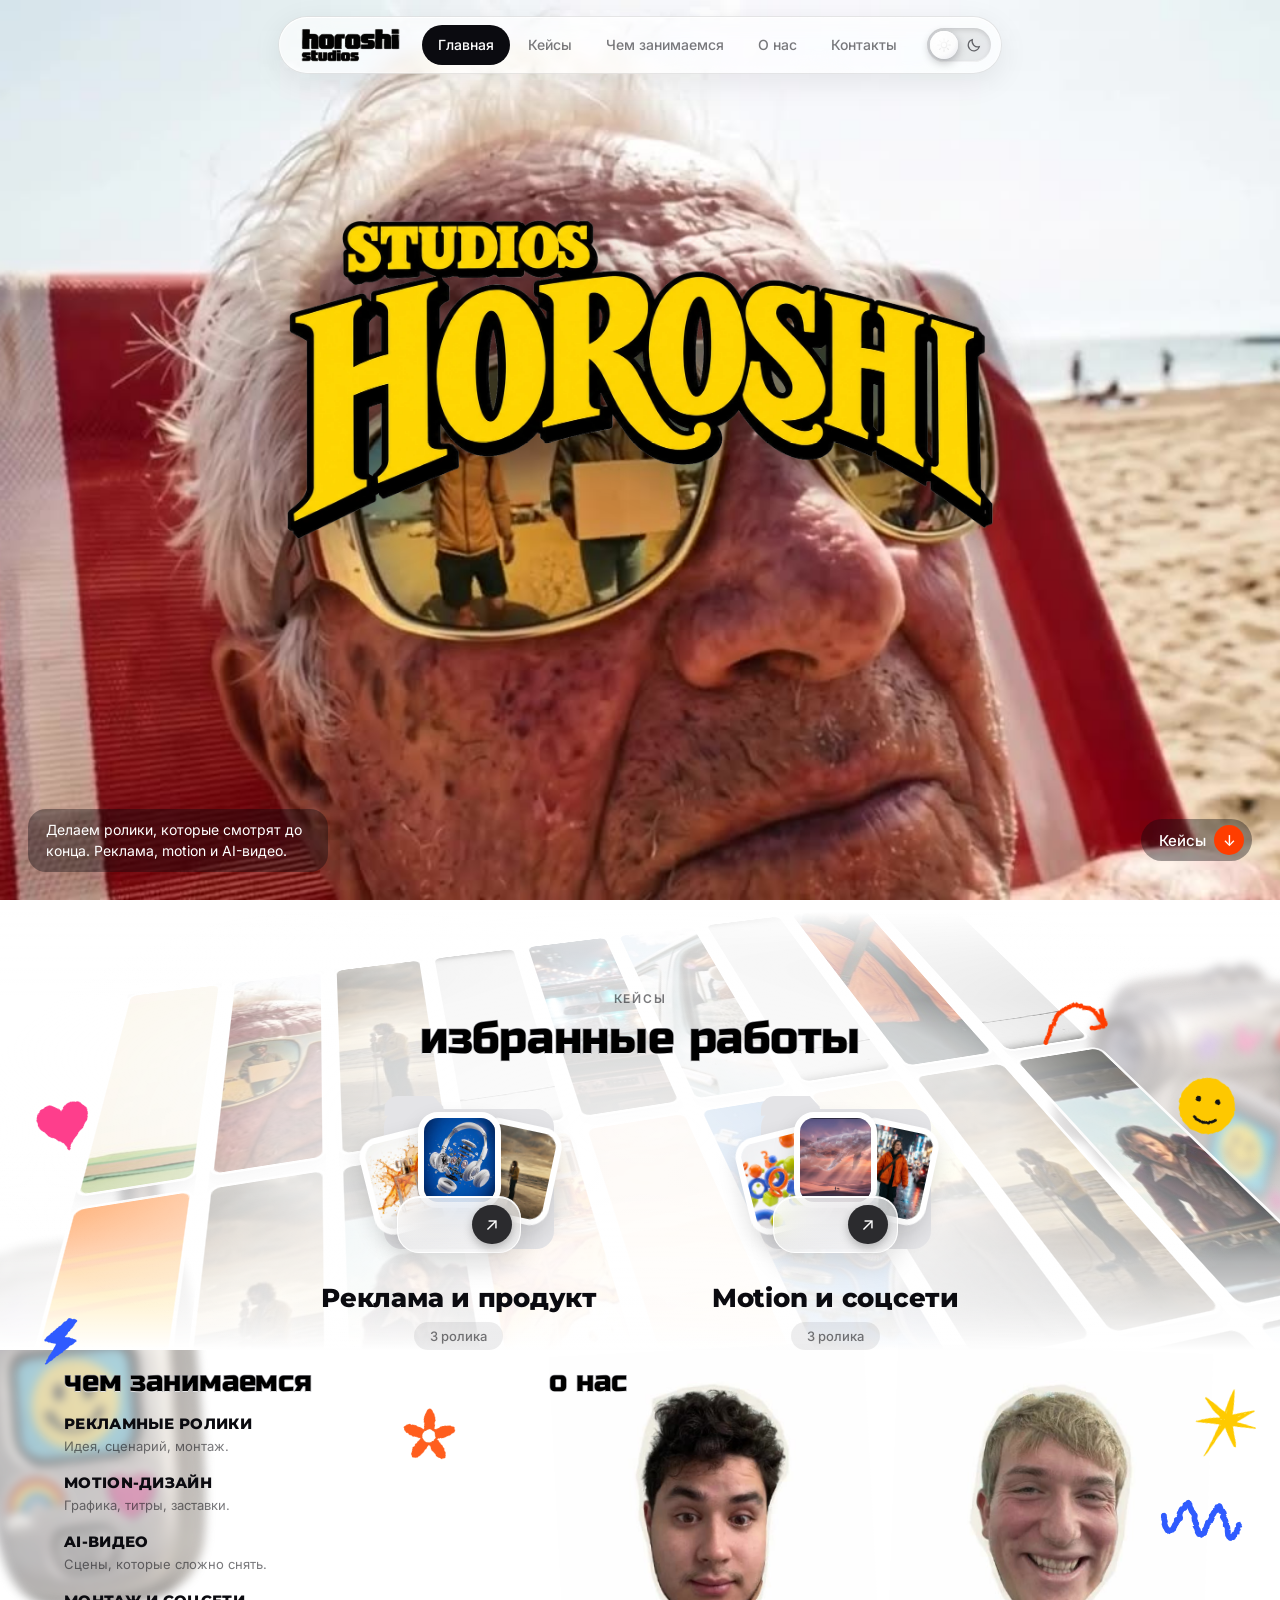
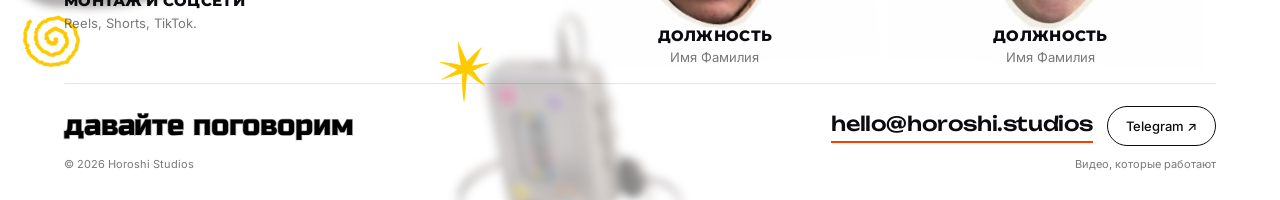
==== commit 374882c7: "Крупные головы в «О нас», окно роликов под вертикальные видео, выбор вертикального фона на телефоне " ====
--- a/index.html
+++ b/index.html
@@ -56,7 +56,8 @@
 
   <!-- ПЕРВАЯ СТРАНИЦА -->
   <section class="hero">
-    <video class="hero-bg" src="media/bg-loop.mp4" poster="media/bg-poster.jpg" autoplay muted loop playsinline preload="auto" aria-hidden="true"></video>
+    <video class="hero-bg" autoplay muted loop playsinline preload="auto" aria-hidden="true"></video>
+    <script>(function(){var v=document.querySelector(".hero-bg"),m=matchMedia("(max-width: 720px)").matches;v.poster=m?"media/bg-poster-m.jpg":"media/bg-poster.jpg";v.src=m?"media/bg-loop-m.mp4":"media/bg-loop.mp4";})();</script>
     <h1 class="logo"><img src="media/logo.webp" width="1600" height="740" alt="Horoshi Studios" fetchpriority="high"></h1>
     <div class="hero-foot">
       <p class="hero-lead">Делаем ролики, которые смотрят до конца. Реклама, motion и AI-видео.</p>
@@ -77,11 +78,11 @@
     <img class="sticker front" src="media/stickers/heart.webp" alt="" aria-hidden="true" width="360" height="360" style="--w:62px;--r:-12deg;left:2.5%;top:21vh">
     <img class="sticker front m2" src="media/stickers/smile.webp" alt="" aria-hidden="true" width="360" height="360" style="--w:70px;--r:10deg;right:3%;top:19vh">
     <img class="sticker front" src="media/stickers/bolt.webp" alt="" aria-hidden="true" width="360" height="360" style="--w:56px;--r:14deg;left:2.5%;top:46vh">
-    <img class="sticker front m1" src="media/stickers/flower.webp" alt="" aria-hidden="true" width="360" height="360" style="--w:64px;--r:-16deg;left:50%;top:57vh">
+    <img class="sticker front m1" src="media/stickers/flower.webp" alt="" aria-hidden="true" width="360" height="360" style="--w:64px;--r:-16deg;left:31%;top:56vh">
     <img class="sticker back" src="media/stickers/spiral.webp" alt="" aria-hidden="true" width="360" height="360" style="--w:70px;--r:8deg;left:1.5%;bottom:14vh">
     <img class="sticker front" src="media/stickers/arrow.webp" alt="" aria-hidden="true" width="360" height="360" style="--w:78px;--r:-6deg;right:13%;top:9vh">
     <img class="sticker back m3" src="media/stickers/squiggle.webp" alt="" aria-hidden="true" width="360" height="360" style="--w:92px;--r:6deg;right:2.5%;bottom:26vh">
-    <img class="sticker front" src="media/stickers/star-b.webp" alt="" aria-hidden="true" width="360" height="360" style="--w:60px;--r:-18deg;left:44%;bottom:20vh">
+    <img class="sticker front" src="media/stickers/star-b.webp" alt="" aria-hidden="true" width="360" height="360" style="--w:60px;--r:-18deg;left:34%;bottom:11vh">
     <img class="sticker back" src="media/stickers/star-a.webp" alt="" aria-hidden="true" width="360" height="360" style="--w:74px;--r:12deg;right:1.5%;top:54vh">
     <div class="p2-in">
       <div class="p2-top">
@@ -98,8 +99,8 @@
         <h3>Реклама и продукт</h3>
         <span class="f-pill">3 ролика</span>
         <ul class="f-items" hidden>
-          <li data-src="media/videos/0.mp4" data-poster="media/posters/0.webp" data-title="Рекламный ролик" data-meta="Бренд · 30 сек"><p class="d">Пример рекламного ролика для парфюмерного бренда: стеклянный флакон на пьедестале, всплеск жидкости в замедленной съёмке, чистая студийная картинка. Берём на себя идею, раскадровку, генерацию кадров, монтаж, цветокоррекцию и звук.</p><ul class="tg"><li>Идея и сценарий</li><li>Генерация</li><li>Монтаж</li><li>Цвет и звук</li><li class="demo">Демо</li></ul></li>
-          <li data-src="media/videos/4.mp4" data-poster="media/posters/4.webp" data-title="Промо продукта" data-meta="Продукт · 45 сек"><p class="d">Промо наушников: детали разлетаются в невесомости и собираются обратно. Показываем устройство и его преимущества так, как не снять на обычную камеру. Подходит для карточек маркетплейсов, лендингов и рекламы.</p><ul class="tg"><li>Продукт</li><li>3D</li><li>Промо</li><li class="demo">Демо</li></ul></li>
+          <li data-ar="v" data-src="media/videos/0.mp4" data-poster="media/posters/0.webp" data-title="Рекламный ролик" data-meta="Бренд · 30 сек"><p class="d">Пример рекламного ролика для парфюмерного бренда: стеклянный флакон на пьедестале, всплеск жидкости в замедленной съёмке, чистая студийная картинка. Берём на себя идею, раскадровку, генерацию кадров, монтаж, цветокоррекцию и звук.</p><ul class="tg"><li>Идея и сценарий</li><li>Генерация</li><li>Монтаж</li><li>Цвет и звук</li><li class="demo">Демо</li></ul></li>
+          <li data-ar="v" data-src="media/videos/4.mp4" data-poster="media/posters/4.webp" data-title="Промо продукта" data-meta="Продукт · 45 сек"><p class="d">Промо наушников: детали разлетаются в невесомости и собираются обратно. Показываем устройство и его преимущества так, как не снять на обычную камеру. Подходит для карточек маркетплейсов, лендингов и рекламы.</p><ul class="tg"><li>Продукт</li><li>3D</li><li>Промо</li><li class="demo">Демо</li></ul></li>
           <li data-src="media/videos/5.mp4" data-poster="media/posters/5.webp" data-title="Клип / атмосфера" data-meta="Арт · 1 мин"><p class="d">Атмосферный клип в стилистике плёнки семидесятых: пляж, золотой час, зерно и тёплые цвета. Для музыкантов и брендов, которым нужно настроение и образ, а не прямая реклама.</p><ul class="tg"><li>Клип</li><li>Стилизация</li><li>Цветокор</li><li class="demo">Демо</li></ul></li>
         </ul>
       </article>
@@ -114,7 +115,7 @@
         <ul class="f-items" hidden>
           <li data-src="media/videos/1.mp4" data-poster="media/posters/1.webp" data-title="Motion-графика" data-meta="Заставка · 15 сек"><p class="d">Заставка из глянцевых 3D-форм в фирменных цветах. Подходит для интро канала, презентации или рекламной вставки. Подгоняем под вашу айдентику: палитра, ритм, длительность и форматы выгрузки.</p><ul class="tg"><li>Motion</li><li>3D</li><li>Айдентика</li><li class="demo">Демо</li></ul></li>
           <li data-src="media/videos/2.mp4" data-poster="media/posters/2.webp" data-title="AI-видео" data-meta="Концепт · 20 сек"><p class="d">Концепт-ролик в генеративной графике: гигантский кит над розовой пустыней, кинематографичный свет и движение камеры. Собираем сцены, которые трудно или слишком дорого снять, без съёмочной группы и локаций.</p><ul class="tg"><li>AI-видео</li><li>Концепт</li><li>Визуальный стиль</li><li class="demo">Демо</li></ul></li>
-          <li data-src="media/videos/3.mp4" data-poster="media/posters/3.webp" data-title="Reels / Shorts" data-meta="Соцсети · вертикаль"><p class="d">Вертикальный ролик для Reels, Shorts и TikTok: дождливый неоновый город, живая камера, быстрый ритм. Делаем серии под вашу рубрику: сценарий, монтаж, субтитры, звук и нарезки под каждую площадку.</p><ul class="tg"><li>Reels</li><li>Shorts</li><li>TikTok</li><li>Субтитры</li><li class="demo">Демо</li></ul></li>
+          <li data-ar="v" data-src="media/videos/3.mp4" data-poster="media/posters/3.webp" data-title="Reels / Shorts" data-meta="Соцсети · вертикаль"><p class="d">Вертикальный ролик для Reels, Shorts и TikTok: дождливый неоновый город, живая камера, быстрый ритм. Делаем серии под вашу рубрику: сценарий, монтаж, субтитры, звук и нарезки под каждую площадку.</p><ul class="tg"><li>Reels</li><li>Shorts</li><li>TikTok</li><li>Субтитры</li><li class="demo">Демо</li></ul></li>
         </ul>
       </article>
         </div>
--- a/styles.css
+++ b/styles.css
@@ -140,14 +140,14 @@
 
 /* ---------- вторая страница: всё на одном экране, много воздуха ---------- */
 .page2 { position: relative; isolation: isolate; overflow: clip; min-height: 100svh; background: var(--bg); }
-.p2-in { position: relative; max-width: 1280px; margin: 0 auto; min-height: 100svh; display: flex; flex-direction: column; justify-content: space-between; gap: clamp(10px, 2.2vh, 40px);
+.p2-in { position: relative; max-width: 1280px; margin: 0 auto; min-height: 100svh; display: flex; flex-direction: column; justify-content: space-between; gap: clamp(8px, 1.4vh, 40px);
   padding: clamp(78px, 10vh, 112px) clamp(20px, 5vw, 72px) clamp(14px, 3vh, 36px); }
 .p2-head { margin-bottom: clamp(14px, 3vh, 30px); text-align: center; }
 
 /* папки как в «PROMPTS»: серая папка, веер карточек с белой рамкой, матовое стекло, тёмная кнопка */
 .folders { display: grid; grid-template-columns: repeat(2, auto); justify-content: center; gap: clamp(32px, 9vw, 150px); }
-.folder { --fw: min(24vw, 25vh, 270px); position: relative; width: var(--fw); cursor: pointer; display: grid; justify-items: center; gap: clamp(4px, 1vh, 10px); text-align: center; -webkit-tap-highlight-color: transparent; outline-offset: 10px; }
-.f-art { position: relative; width: 100%; aspect-ratio: 1.12; }
+.folder { --fw: min(26vw, 23vh, 260px); position: relative; cursor: pointer; display: grid; justify-items: center; gap: clamp(4px, 1vh, 10px); text-align: center; -webkit-tap-highlight-color: transparent; outline-offset: 10px; }
+.f-art { position: relative; width: var(--fw); aspect-ratio: 1.12; }
 .f-back { position: absolute; left: 14%; right: 4%; top: 10%; bottom: 14%; border-radius: 18px; background: #e4e4e7; }
 .f-back::before { content: ""; position: absolute; left: 0; top: -9%; width: 40%; height: 14%; background: #e4e4e7; border-radius: 14px 14px 0 0; clip-path: polygon(0 100%, 0 18%, 8% 0, 72% 0, 86% 52%, 90% 100%); }
 .f-cards { position: absolute; inset: 0; pointer-events: none; }
@@ -173,18 +173,18 @@
 :root[data-theme="dark"] .f-pill { background: rgba(246,246,248,.1); }
 
 /* чем занимаемся / о нас */
-.p2-mid { display: grid; grid-template-columns: 1.05fr .95fr; gap: clamp(36px, 8vw, 130px); align-items: start; }
-.svc { list-style: none; margin: clamp(10px, 2vh, 18px) 0 0; padding: 0; display: grid; grid-template-columns: 1fr 1fr; gap: clamp(12px, 2.4vh, 22px) 28px; }
+.p2-mid { display: grid; grid-template-columns: .76fr 1.24fr; gap: clamp(28px, 6vw, 96px); align-items: start; }
+.svc { list-style: none; margin: clamp(10px, 2vh, 18px) 0 0; padding: 0; display: grid; grid-template-columns: 1fr; gap: clamp(10px, 2vh, 18px); }
 .svc li { display: grid; gap: 4px; align-content: start; }
 .svc h3 { font-size: clamp(12px, 1.9vh, 15px); }
 .svc p { font-size: 13px; line-height: 1.45; color: var(--muted); }
-.heads { justify-content: flex-start; list-style: none; margin: clamp(10px, 2vh, 18px) 0 0; padding: 0; display: flex; gap: clamp(8px, 1.6vw, 24px); align-items: flex-end; }
-.head { flex: 0 1 140px; min-width: 0; display: grid; justify-items: center; gap: 2px; text-align: center; }
+.heads { justify-content: center; list-style: none; margin: clamp(10px, 2vh, 18px) 0 0; padding: 0; display: flex; gap: clamp(8px, 1.6vw, 24px); align-items: flex-end; }
+.head { flex: 0 1 auto; min-width: 0; display: grid; justify-items: center; gap: 2px; text-align: center; }
 .head img { display: block; height: clamp(64px, 11.5vh, 120px); width: auto; max-width: 100%; object-fit: contain; transform: rotate(var(--rot, 0deg));
   filter: drop-shadow(0 8px 12px rgba(11,11,16,.2)); transition: transform .5s cubic-bezier(.34,1.56,.64,1); }
 .head:hover img { transform: rotate(calc(var(--rot) * -1)) scale(1.06) translateY(-5px); }
-.head b { margin-top: 8px; font-size: clamp(9px, 1.35vh, 11px); }
-.head span { font-size: 11px; color: var(--muted); }
+.head b { margin-top: 8px; font-size: clamp(11px, 1.7vh, 15px); }
+.head span { font-size: 13px; color: var(--muted); }
 
 /* контакты */
 .p2-foot { display: flex; flex-wrap: wrap; align-items: center; justify-content: space-between; gap: 10px 28px; padding-top: clamp(12px, 2.4vh, 22px); border-top: 1px solid var(--line); }
@@ -302,16 +302,16 @@
 
 
 /* анимированные лица: живое фото -> пластилин -> 3D. Белый фон ролика растворяется в светлой теме */
-.head .face { display: block; width: clamp(92px, 12.5vh, 150px); height: auto; aspect-ratio: 1; mix-blend-mode: multiply; margin-bottom: -8px; background: #fff; transform: rotate(var(--rot, 0deg)); transition: transform .5s cubic-bezier(.34,1.56,.64,1); }
+.head .face { display: block; width: clamp(170px, 35vh, 380px); height: auto; aspect-ratio: 1; mix-blend-mode: multiply; margin: -21% -13% -15%; background: transparent; transform: rotate(var(--rot, 0deg)); transition: transform .5s cubic-bezier(.34,1.56,.64,1); }
 .head:hover .face { transform: rotate(calc(var(--rot) * -1)) scale(1.05); }
-:root[data-theme="dark"] .head .face { mix-blend-mode: normal; border-radius: 28px; }
-@media (max-width: 860px) { .head .face { width: 140px; } }
+:root[data-theme="dark"] .head .face { mix-blend-mode: normal; border-radius: 28px; background: #fff; }
+@media (max-width: 860px) { .heads { flex-direction: column; align-items: center; gap: 4px; } .head .face { width: min(96vw, 400px); margin: -20% 0 -18%; } .head b { font-size: 15px; } .head span { font-size: 14px; } }
 @media (prefers-reduced-motion: reduce) { .head .face { animation: none; } }
 
 
 /* ---------- наклонная сетка работ (tilted grid) ---------- */
 .p2-top { position: relative; isolation: isolate; }
-.tilt { position: absolute; z-index: -1; left: 50%; width: 100vw; margin-left: -50vw; top: -78px; bottom: -34px; overflow: hidden; perspective: 1000px; pointer-events: none; }
+.tilt { position: absolute; z-index: -1; left: 50%; width: 100vw; margin-left: -50vw; top: -78px; bottom: 0; overflow: hidden; perspective: 1000px; pointer-events: none; }
 .tilt::after { content: ""; position: absolute; inset: 0; background:
   radial-gradient(ellipse 52% 62% at 50% 50%, rgba(var(--veil), .93) 0, rgba(var(--veil), .8) 55%, rgba(var(--veil), 0) 100%),
   linear-gradient(to bottom, rgba(var(--veil), 1) 0, rgba(var(--veil), 0) 20%, rgba(var(--veil), 0) 55%, rgba(var(--veil), .7) 80%, rgba(var(--veil), 1) 100%); }
@@ -323,3 +323,16 @@
 @keyframes tcol { to { transform: translateY(-50%); } }
 @media (max-width: 860px) { .tilt { top: -40px; } .tcol { flex-basis: 120px; } }
 @media (prefers-reduced-motion: reduce) { .tcol-in { animation: none; } }
+
+@media (min-width: 861px) and (max-height: 800px) { .head .face { width: 31vh; } .folder { --fw: min(26vw, 21vh, 240px); } }
+
+
+/* вертикальные ролики в окне работ */
+.modal-media.v { aspect-ratio: 9/16; width: auto; height: min(58svh, 620px); max-height: none; margin: 0 auto; }
+@media (max-width: 720px) {
+  .modal { padding: 10px; align-items: end; }
+  .modal-box { padding: 16px 14px 14px; border-radius: 22px; max-height: calc(100svh - 20px); }
+  .modal-media { max-height: 40svh; }
+  .modal-media.v { height: min(56svh, 520px); }
+  .thumbs { overflow-x: auto; }
+}
